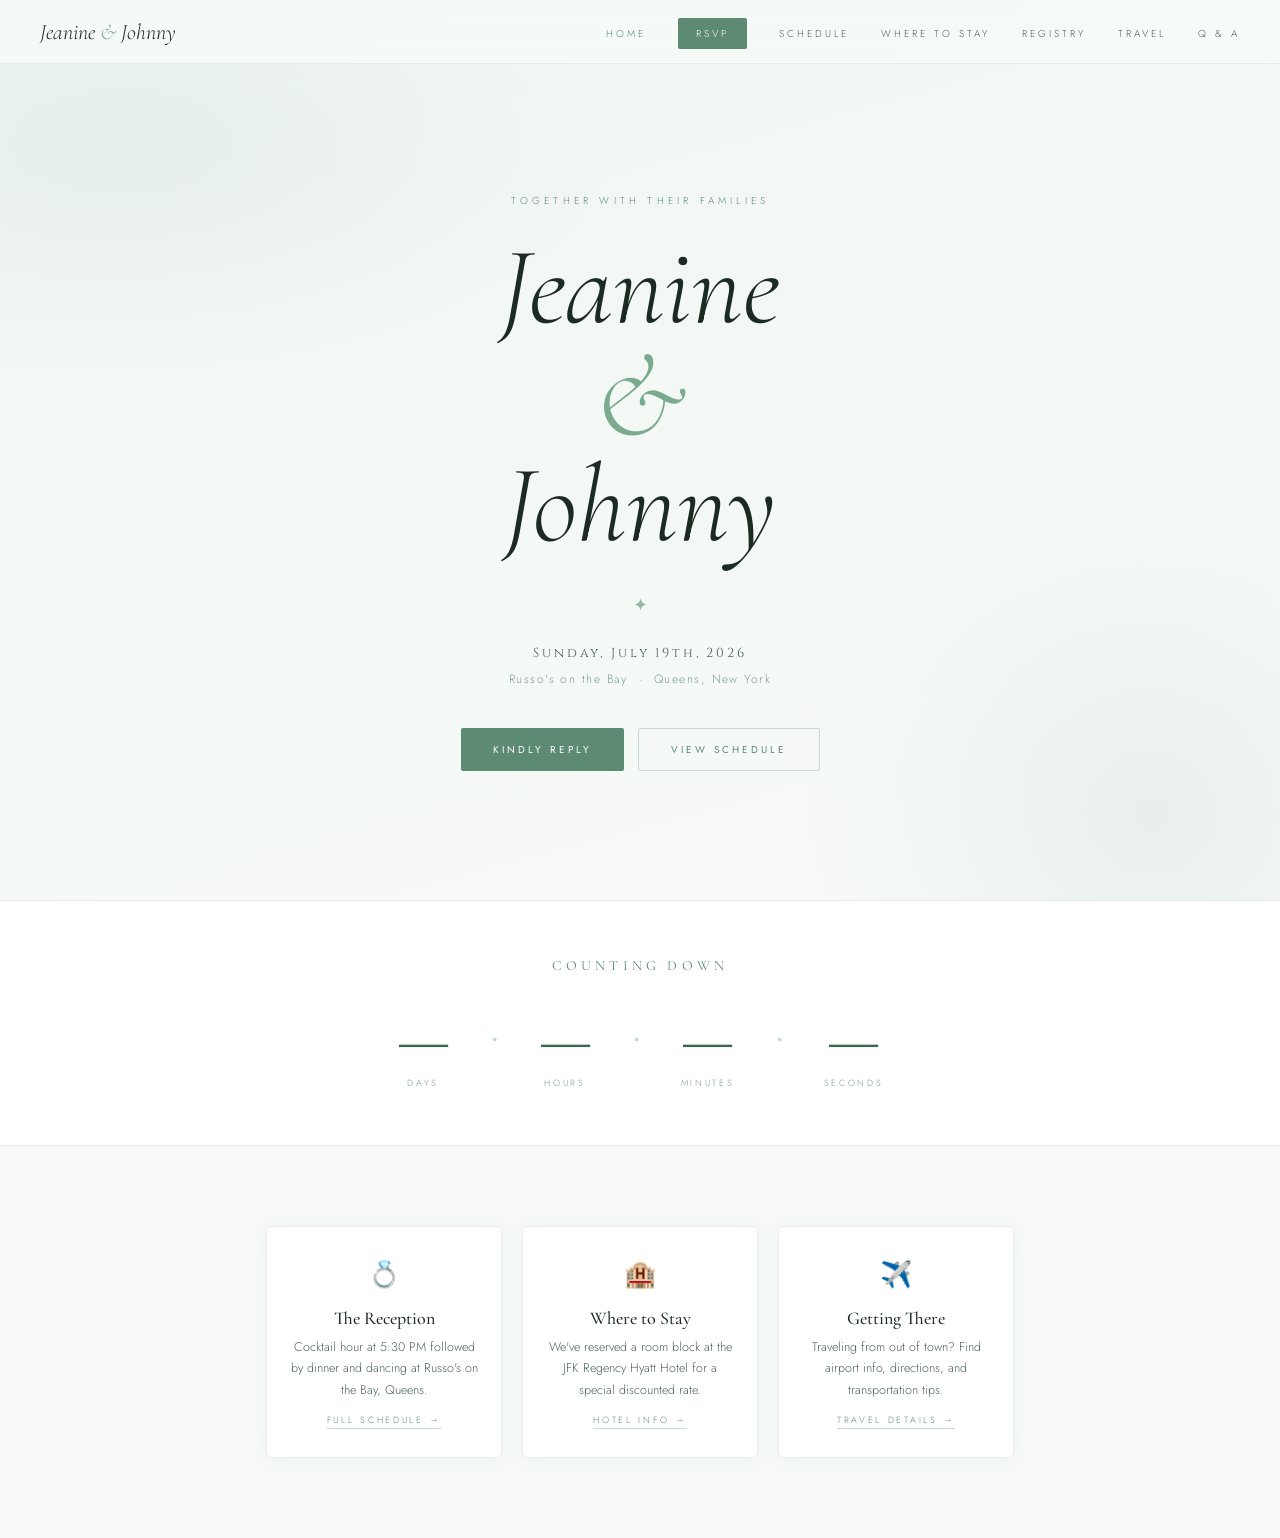
==== index.html @ 3ca24e1c "Rename wedding-website.html to index.html" ====
<!DOCTYPE html>
<html lang="en">
<head>
<meta charset="UTF-8">
<meta name="viewport" content="width=device-width, initial-scale=1.0">
<title>Jeanine & Johnny — July 19, 2026</title>
<link href="https://fonts.googleapis.com/css2?family=Cormorant+Garamond:ital,wght@0,300;0,400;0,500;1,300;1,400;1,500&family=Cinzel:wght@400;500&family=Jost:wght@300;400;500&display=swap" rel="stylesheet">
<style>

/* ═══════════════════════════════════════
   TOKENS & RESET
═══════════════════════════════════════ */
*, *::before, *::after { box-sizing: border-box; margin: 0; padding: 0; }
html { scroll-behavior: smooth; }

:root {
  --white:            #ffffff;
  --off-white:        #f7faf8;
  --eucalyptus:       #5c8a72;
  --eucalyptus-light: #7aab8f;
  --eucalyptus-pale:  #c4dbd0;
  --eucalyptus-mist:  #e4eeea;
  --eucalyptus-deep:  #3b6650;
  --willow:           #a3c4b0;
  --moss:             #8fb09a;
  --pewter:           #6e8c7c;
  --text-dark:        #1c2b22;
  --text-mid:         #4a6357;
  --text-light:       #7a9e8c;
  --nav-h:            64px;
}

body {
  background: var(--off-white);
  color: var(--text-dark);
  font-family: 'Jost', sans-serif;
  font-weight: 300;
  overflow-x: hidden;
}

/* ═══════════════════════════════════════
   NAV
═══════════════════════════════════════ */
.nav {
  position: fixed;
  top: 0; left: 0; right: 0;
  height: var(--nav-h);
  background: rgba(247,250,248,0.92);
  backdrop-filter: blur(12px);
  border-bottom: 1px solid var(--eucalyptus-mist);
  display: flex;
  align-items: center;
  justify-content: space-between;
  padding: 0 40px;
  z-index: 100;
}
.nav-logo {
  font-family: 'Cormorant Garamond', serif;
  font-style: italic;
  font-size: 22px;
  color: var(--text-dark);
  text-decoration: none;
  cursor: pointer;
}
.nav-logo span { color: var(--eucalyptus-light); }
.nav-links {
  display: flex;
  gap: 32px;
  list-style: none;
}
.nav-links a {
  font-size: 10px;
  letter-spacing: 0.3em;
  text-transform: uppercase;
  color: var(--text-mid);
  text-decoration: none;
  transition: color 0.2s;
  cursor: pointer;
}
.nav-links a:hover,
.nav-links a.active { color: var(--eucalyptus); }
.nav-rsvp-btn {
  font-size: 9px;
  letter-spacing: 0.3em;
  text-transform: uppercase;
  background: var(--eucalyptus);
  color: var(--white) !important;
  padding: 8px 18px;
  border-radius: 2px;
  transition: background 0.2s !important;
}
.nav-rsvp-btn:hover { background: var(--eucalyptus-deep) !important; color: var(--white) !important; }

/* Mobile nav toggle */
.nav-toggle {
  display: none;
  flex-direction: column;
  gap: 5px;
  cursor: pointer;
  background: none;
  border: none;
  padding: 4px;
}
.nav-toggle span {
  display: block;
  width: 22px;
  height: 1.5px;
  background: var(--text-dark);
  transition: all 0.3s;
}

/* ═══════════════════════════════════════
   PAGE SYSTEM
═══════════════════════════════════════ */
.page-section {
  display: none;
  min-height: 100vh;
  padding-top: var(--nav-h);
}
.page-section.active { display: block; }

/* shared inner */
.inner {
  max-width: 820px;
  margin: 0 auto;
  padding: 64px 36px 96px;
}
.inner-wide {
  max-width: 1000px;
  margin: 0 auto;
  padding: 64px 36px 96px;
}

/* shared section label */
.sec-label {
  font-size: 9px;
  font-weight: 400;
  letter-spacing: 0.44em;
  text-transform: uppercase;
  color: var(--eucalyptus);
  margin-bottom: 36px;
  display: flex;
  align-items: center;
  gap: 14px;
}
.sec-label::after {
  content: '';
  flex: 1;
  height: 1px;
  background: linear-gradient(to right, var(--eucalyptus-pale), transparent);
}

/* shared divider */
.ornament-divider {
  display: flex;
  align-items: center;
  gap: 14px;
  margin: 0 auto;
}
.ornament-divider::before { content:''; flex:1; height:1px; background: linear-gradient(to right, transparent, var(--eucalyptus-pale)); }
.ornament-divider::after  { content:''; flex:1; height:1px; background: linear-gradient(to left,  transparent, var(--eucalyptus-pale)); }
.ornament-divider .orn { font-family:'Cormorant Garamond',serif; font-size:18px; color:var(--eucalyptus-light); opacity:.8; }

/* shared card */
.card {
  background: var(--white);
  border: 1px solid var(--eucalyptus-mist);
  border-radius: 6px;
  padding: 28px 24px;
  position: relative;
  overflow: hidden;
  box-shadow: 0 2px 24px rgba(92,138,114,0.07);
}
.card::before {
  content:'';
  position:absolute;
  top:0; left:0; right:0;
  height:3px;
  background: linear-gradient(to right, var(--eucalyptus-pale), var(--eucalyptus), var(--eucalyptus-pale));
}
.card-icon { font-size:22px; margin-bottom:12px; display:block; }
.card-title {
  font-family:'Cormorant Garamond',serif;
  font-size:21px; font-weight:500;
  margin-bottom:10px;
  color:var(--text-dark);
}
.card-text { font-size:13px; line-height:1.78; color:var(--text-mid); }
.card-text strong { font-weight:400; color:var(--eucalyptus-deep); font-style:italic; }
.card-note { margin-top:10px; font-size:11.5px; font-style:italic; color:var(--text-light); }

/* btn */
.btn {
  display: inline-block;
  font-size: 10px;
  letter-spacing: 0.3em;
  text-transform: uppercase;
  background: var(--eucalyptus);
  color: var(--white);
  padding: 13px 32px;
  border-radius: 2px;
  border: none;
  cursor: pointer;
  text-decoration: none;
  transition: background 0.2s, transform 0.15s;
  font-family: 'Jost', sans-serif;
}
.btn:hover { background: var(--eucalyptus-deep); transform: translateY(-1px); }
.btn-outline {
  background: transparent;
  border: 1px solid var(--eucalyptus-pale);
  color: var(--eucalyptus);
}
.btn-outline:hover { background: var(--eucalyptus-mist); transform: translateY(-1px); }

/* animations */
@keyframes fadeUp {
  from { opacity:0; transform:translateY(20px); }
  to   { opacity:1; transform:translateY(0); }
}
.anim { animation: fadeUp 0.8s ease both; }
.anim-d1 { animation-delay:.1s; }
.anim-d2 { animation-delay:.22s; }
.anim-d3 { animation-delay:.34s; }
.anim-d4 { animation-delay:.46s; }
.anim-d5 { animation-delay:.58s; }

/* footer */
.page-footer {
  text-align:center;
  padding: 20px 0 0;
}
.footer-mark { display:flex; align-items:center; justify-content:center; gap:14px; margin-bottom:12px; }
.footer-line  { width:44px; height:1px; background:var(--eucalyptus-pale); }
.footer-initials { font-family:'Cormorant Garamond',serif; font-style:italic; font-size:24px; color:var(--eucalyptus-light); opacity:.75; }
.footer-text { font-size:10px; letter-spacing:.28em; text-transform:uppercase; color:var(--text-light); }


/* ═══════════════════════════════════════
   1. HOME
═══════════════════════════════════════ */
#home {
  background: linear-gradient(165deg, #f0f6f2 0%, var(--off-white) 60%);
}
.home-hero {
  min-height: calc(100vh - var(--nav-h));
  display: flex;
  flex-direction: column;
  align-items: center;
  justify-content: center;
  text-align: center;
  padding: 60px 36px;
  position: relative;
}
.home-hero::before {
  content:'';
  position:absolute;
  inset:0;
  background:
    radial-gradient(ellipse 70% 50% at 10% 10%, rgba(92,138,114,0.07) 0%, transparent 55%),
    radial-gradient(ellipse 50% 70% at 90% 90%, rgba(92,138,114,0.09) 0%, transparent 55%);
  pointer-events:none;
}
.home-eyebrow {
  font-size:10px; letter-spacing:.42em; text-transform:uppercase;
  color:var(--eucalyptus); margin-bottom:24px;
}
.home-names {
  font-family:'Cormorant Garamond',serif;
  font-size: clamp(60px, 13vw, 110px);
  font-weight:300; font-style:italic;
  line-height:1.0; color:var(--text-dark);
  margin-bottom:6px;
}
.home-amp {
  color:var(--eucalyptus-light);
  font-size:1.1em;
  display:block;
  line-height:.9;
}
.home-divider { max-width:260px; margin: 28px auto; }
.home-date {
  font-family:'Cinzel',serif;
  font-size:13px; letter-spacing:.22em;
  color:var(--text-mid); margin-bottom:8px;
}
.home-venue {
  font-size:12px; letter-spacing:.12em;
  color:var(--text-light); margin-bottom:40px;
}
.home-cta-row { display:flex; gap:14px; justify-content:center; flex-wrap:wrap; }

.home-details {
  display:grid;
  grid-template-columns: repeat(3,1fr);
  gap:20px;
  max-width:820px;
  margin:80px auto 0;
  padding:0 36px 80px;
}
.home-detail-card {
  background:var(--white);
  border:1px solid var(--eucalyptus-mist);
  border-radius:6px;
  padding:28px 22px;
  text-align:center;
  box-shadow:0 2px 20px rgba(92,138,114,0.06);
}
.home-detail-card .icon { font-size:26px; margin-bottom:14px; }
.home-detail-card h3 {
  font-family:'Cormorant Garamond',serif;
  font-size:18px; font-weight:500;
  color:var(--text-dark); margin-bottom:8px;
}
.home-detail-card p { font-size:12.5px; line-height:1.7; color:var(--text-mid); }
.home-detail-card .detail-link {
  display:inline-block; margin-top:12px;
  font-size:9px; letter-spacing:.3em;
  text-transform:uppercase; color:var(--eucalyptus);
  text-decoration:none; cursor:pointer;
  border-bottom:1px solid var(--eucalyptus-pale);
  padding-bottom:2px;
  transition:color .2s, border-color .2s;
}
.home-detail-card .detail-link:hover { color:var(--eucalyptus-deep); border-color:var(--eucalyptus); }

.home-countdown {
  text-align:center;
  padding:56px 36px;
  background:var(--white);
  border-top:1px solid var(--eucalyptus-mist);
  border-bottom:1px solid var(--eucalyptus-mist);
}
.home-countdown h2 {
  font-family:'Cormorant Garamond',serif;
  font-size:14px; font-weight:400;
  letter-spacing:.3em; text-transform:uppercase;
  color:var(--eucalyptus); margin-bottom:32px;
}
.countdown-row { display:flex; justify-content:center; gap:40px; flex-wrap:wrap; }
.countdown-unit { text-align:center; }
.countdown-num {
  font-family:'Cormorant Garamond',serif;
  font-size:clamp(42px,7vw,64px);
  font-weight:300; line-height:1;
  color:var(--eucalyptus-deep);
  display:block;
}
.countdown-lbl {
  font-size:9px; letter-spacing:.3em;
  text-transform:uppercase; color:var(--text-light);
  margin-top:6px; display:block;
}
.countdown-sep {
  font-family:'Cormorant Garamond',serif;
  font-size:48px; color:var(--eucalyptus-pale);
  line-height:1; align-self:flex-start; padding-top:4px;
}


/* ═══════════════════════════════════════
   2. RSVP
═══════════════════════════════════════ */
.rsvp-wrap {
  max-width:600px;
  margin:0 auto;
  padding:64px 36px 96px;
}
.rsvp-header { text-align:center; margin-bottom:52px; }
.rsvp-header h1 {
  font-family:'Cormorant Garamond',serif;
  font-size:clamp(42px,8vw,62px);
  font-weight:300; font-style:italic;
  color:var(--text-dark); margin-bottom:16px;
}
.rsvp-header p { font-size:13px; line-height:1.75; color:var(--text-mid); }
.rsvp-header .deadline {
  display:inline-block; margin-top:14px;
  font-family:'Cinzel',serif; font-size:11px;
  letter-spacing:.2em; color:var(--eucalyptus-deep);
  background:var(--eucalyptus-mist);
  padding:6px 16px; border-radius:2px;
}

.rsvp-form { display:flex; flex-direction:column; gap:22px; }

.form-group { display:flex; flex-direction:column; gap:7px; }
.form-group label {
  font-size:9px; letter-spacing:.35em;
  text-transform:uppercase; color:var(--eucalyptus);
}
.form-group input,
.form-group select,
.form-group textarea {
  width:100%;
  padding:13px 16px;
  border:1px solid var(--eucalyptus-pale);
  border-radius:4px;
  background:var(--white);
  font-family:'Jost',sans-serif;
  font-size:14px; font-weight:300;
  color:var(--text-dark);
  outline:none;
  transition:border-color .2s, box-shadow .2s;
  appearance:none;
}
.form-group input:focus,
.form-group select:focus,
.form-group textarea:focus {
  border-color:var(--eucalyptus-light);
  box-shadow:0 0 0 3px rgba(92,138,114,0.1);
}
.form-group textarea { resize:vertical; min-height:90px; }

.form-row { display:grid; grid-template-columns:1fr 1fr; gap:16px; }

.radio-group { display:flex; gap:14px; flex-wrap:wrap; }
.radio-option {
  display:flex; align-items:center; gap:9px;
  padding:11px 20px;
  border:1px solid var(--eucalyptus-pale);
  border-radius:4px;
  cursor:pointer;
  font-size:13px; color:var(--text-mid);
  transition:all .2s;
  user-select:none;
  background:var(--white);
}
.radio-option input[type=radio] { display:none; }
.radio-option.selected {
  border-color:var(--eucalyptus);
  background:var(--eucalyptus-mist);
  color:var(--eucalyptus-deep);
}
.radio-dot {
  width:10px; height:10px; border-radius:50%;
  border:1.5px solid var(--eucalyptus-pale);
  flex-shrink:0; transition:all .2s;
}
.radio-option.selected .radio-dot {
  background:var(--eucalyptus);
  border-color:var(--eucalyptus);
}

.guest-fields { display:none; flex-direction:column; gap:22px; }
.guest-fields.visible { display:flex; }

.rsvp-submit-row { text-align:center; padding-top:8px; }
.rsvp-submit-row .btn { width:100%; padding:16px; font-size:11px; letter-spacing:.35em; }

/* success state */
.rsvp-success {
  display:none;
  text-align:center;
  padding:60px 20px;
}
.rsvp-success.visible { display:block; }
.rsvp-success .success-icon { font-size:48px; margin-bottom:24px; }
.rsvp-success h2 {
  font-family:'Cormorant Garamond',serif;
  font-size:36px; font-style:italic; font-weight:300;
  color:var(--text-dark); margin-bottom:14px;
}
.rsvp-success p { font-size:14px; color:var(--text-mid); line-height:1.75; }

.form-hint { font-size:11px; color:var(--text-light); font-style:italic; }

/* ═══════════════════════════════════════
   3. SCHEDULE
═══════════════════════════════════════ */
.schedule-header { text-align:center; margin-bottom:64px; }
.schedule-header h1 {
  font-family:'Cormorant Garamond',serif;
  font-size:clamp(40px,7vw,60px);
  font-weight:300; font-style:italic;
  color:var(--text-dark); margin-bottom:14px;
}
.schedule-header p { font-size:13px; line-height:1.75; color:var(--text-mid); }

.timeline { position:relative; margin-bottom:64px; }
.timeline::before {
  content:'';
  position:absolute; left:116px; top:0; bottom:0;
  width:1px;
  background:linear-gradient(to bottom, transparent, var(--eucalyptus-pale) 8%, var(--eucalyptus-pale) 92%, transparent);
}
.tl-item {
  display:flex; align-items:flex-start;
  margin-bottom:44px;
  animation:fadeUp .8s ease both;
}
.tl-item:nth-child(1){animation-delay:.1s}
.tl-item:nth-child(2){animation-delay:.22s}
.tl-item:nth-child(3){animation-delay:.34s}

.tl-time { width:104px; padding-right:12px; text-align:right; flex-shrink:0; padding-top:3px; }
.tl-time .t-main {
  font-family:'Cormorant Garamond',serif;
  font-size:20px; color:var(--eucalyptus);
  display:block; line-height:1;
}
.tl-time .t-sub {
  font-size:9px; letter-spacing:.15em; text-transform:uppercase;
  color:var(--text-light); display:block; margin-top:3px;
}
.tl-dot {
  width:25px; flex-shrink:0;
  display:flex; justify-content:center;
  padding-top:7px; position:relative; z-index:1;
}
.dot {
  width:9px; height:9px; border-radius:50%;
  background:var(--white);
  border:1.5px solid var(--eucalyptus-light);
  box-shadow:0 0 0 3px rgba(92,138,114,0.12);
}
.tl-item.featured .dot {
  background:var(--eucalyptus); border-color:var(--eucalyptus);
  box-shadow:0 0 0 4px rgba(92,138,114,0.2);
}
.tl-content { flex:1; padding-left:22px; }
.tl-tag {
  display:inline-block; font-size:9px;
  letter-spacing:.3em; text-transform:uppercase;
  color:var(--white); background:var(--moss);
  padding:3px 11px; border-radius:20px; margin-bottom:9px;
}
.tl-title {
  font-family:'Cormorant Garamond',serif;
  font-size:25px; font-weight:500;
  line-height:1.2; margin-bottom:7px; color:var(--text-dark);
}
.tl-item.featured .tl-title { font-size:29px; color:var(--eucalyptus-deep); }
.tl-desc { font-size:13px; line-height:1.75; color:var(--text-mid); margin-bottom:10px; }
.tl-loc {
  display:inline-flex; align-items:flex-start;
  gap:6px; font-size:12px; color:var(--pewter); line-height:1.55;
}
.tl-loc svg { flex-shrink:0; margin-top:2px; }

.schedule-cards { display:grid; grid-template-columns:1fr 1fr; gap:20px; }

/* ═══════════════════════════════════════
   4. WHERE TO STAY
═══════════════════════════════════════ */
.stay-header { text-align:center; margin-bottom:56px; }
.stay-header h1 {
  font-family:'Cormorant Garamond',serif;
  font-size:clamp(40px,7vw,60px);
  font-weight:300; font-style:italic;
  color:var(--text-dark); margin-bottom:14px;
}
.stay-header p { font-size:13px; line-height:1.75; color:var(--text-mid); max-width:520px; margin:0 auto; }

.stay-featured {
  background:var(--white);
  border:1px solid var(--eucalyptus-mist);
  border-radius:8px;
  padding:36px 32px;
  position:relative; overflow:hidden;
  box-shadow:0 4px 32px rgba(92,138,114,0.09);
  margin-bottom:32px;
  display:grid;
  grid-template-columns:1fr auto;
  gap:24px;
  align-items:start;
}
.stay-featured::before {
  content:'';
  position:absolute; top:0; left:0; right:0; height:4px;
  background:linear-gradient(to right, var(--eucalyptus-pale), var(--eucalyptus), var(--eucalyptus-pale));
}
.stay-badge {
  display:inline-block; font-size:9px;
  letter-spacing:.35em; text-transform:uppercase;
  color:var(--white); background:var(--eucalyptus);
  padding:4px 12px; border-radius:20px; margin-bottom:12px;
}
.stay-featured h2 {
  font-family:'Cormorant Garamond',serif;
  font-size:28px; font-weight:500;
  color:var(--text-dark); margin-bottom:8px;
}
.stay-featured .stay-address {
  font-size:13px; color:var(--text-mid); line-height:1.65; margin-bottom:14px;
}
.stay-featured .stay-perks {
  list-style:none; display:flex; flex-direction:column; gap:7px; margin-bottom:20px;
}
.stay-featured .stay-perks li {
  font-size:13px; color:var(--text-mid);
  display:flex; align-items:center; gap:9px;
}
.stay-featured .stay-perks li::before {
  content:''; width:5px; height:5px; border-radius:50%;
  background:var(--eucalyptus-light); flex-shrink:0;
}
.stay-price-tag {
  text-align:right; padding-top:8px;
}
.stay-price-tag .label { font-size:9px; letter-spacing:.3em; text-transform:uppercase; color:var(--text-light); display:block; margin-bottom:4px; }
.stay-price-tag .price {
  font-family:'Cormorant Garamond',serif;
  font-size:14px; color:var(--eucalyptus-deep); font-style:italic;
}

.stay-alt-grid { display:grid; grid-template-columns:1fr 1fr; gap:18px; margin-bottom:32px; }
.stay-alt-card {
  background:var(--white);
  border:1px solid var(--eucalyptus-mist);
  border-radius:6px; padding:24px 22px;
  box-shadow:0 2px 16px rgba(92,138,114,0.06);
}
.stay-alt-card h3 {
  font-family:'Cormorant Garamond',serif;
  font-size:20px; font-weight:500;
  color:var(--text-dark); margin-bottom:6px;
}
.stay-alt-card .stay-dist {
  font-size:10px; letter-spacing:.2em; text-transform:uppercase;
  color:var(--eucalyptus); margin-bottom:10px; display:block;
}
.stay-alt-card p { font-size:12.5px; color:var(--text-mid); line-height:1.7; }

.stay-note {
  background:var(--eucalyptus-mist);
  border:1px solid var(--eucalyptus-pale);
  border-radius:6px; padding:20px 24px;
  font-size:13px; line-height:1.75; color:var(--text-mid);
  display:flex; gap:14px; align-items:flex-start;
}
.stay-note-icon { font-size:20px; flex-shrink:0; margin-top:1px; }


/* ═══════════════════════════════════════
   5. REGISTRY
═══════════════════════════════════════ */
.registry-header { text-align:center; margin-bottom:56px; }
.registry-header h1 {
  font-family:'Cormorant Garamond',serif;
  font-size:clamp(40px,7vw,60px);
  font-weight:300; font-style:italic;
  color:var(--text-dark); margin-bottom:14px;
}
.registry-header p { font-size:13px; line-height:1.75; color:var(--text-mid); max-width:520px; margin:0 auto; }

.registry-note {
  background:var(--eucalyptus-mist);
  border-left:3px solid var(--eucalyptus);
  border-radius:0 4px 4px 0;
  padding:18px 22px;
  font-size:13px; line-height:1.75; color:var(--text-mid);
  margin-bottom:36px;
  font-style:italic;
}

.registry-grid { display:grid; grid-template-columns:repeat(3,1fr); gap:20px; margin-bottom:40px; }
.registry-card {
  background:var(--white);
  border:1px solid var(--eucalyptus-mist);
  border-radius:6px; padding:32px 22px;
  text-align:center;
  box-shadow:0 2px 20px rgba(92,138,114,0.06);
  display:flex; flex-direction:column; align-items:center; gap:14px;
  transition:transform .2s, box-shadow .2s;
}
.registry-card:hover { transform:translateY(-3px); box-shadow:0 6px 32px rgba(92,138,114,0.12); }
.registry-card .reg-logo { font-size:32px; }
.registry-card h3 {
  font-family:'Cormorant Garamond',serif;
  font-size:20px; font-weight:500; color:var(--text-dark);
}
.registry-card p { font-size:12.5px; color:var(--text-mid); line-height:1.7; }
.registry-card .btn { margin-top:6px; font-size:9px; padding:10px 22px; }

.registry-cash {
  background:var(--white);
  border:1px solid var(--eucalyptus-mist);
  border-radius:6px; padding:32px;
  display:grid; grid-template-columns:1fr 1fr;
  gap:28px; align-items:center;
  box-shadow:0 2px 20px rgba(92,138,114,0.06);
}
.registry-cash h3 {
  font-family:'Cormorant Garamond',serif;
  font-size:24px; font-weight:500; color:var(--text-dark); margin-bottom:10px;
}
.registry-cash p { font-size:13px; color:var(--text-mid); line-height:1.75; }
.registry-cash-visual {
  display:flex; justify-content:center; align-items:center;
  font-size:56px; opacity:.6;
}


/* ═══════════════════════════════════════
   6. TRAVEL
═══════════════════════════════════════ */
.travel-header { text-align:center; margin-bottom:56px; }
.travel-header h1 {
  font-family:'Cormorant Garamond',serif;
  font-size:clamp(40px,7vw,60px);
  font-weight:300; font-style:italic;
  color:var(--text-dark); margin-bottom:14px;
}
.travel-header p { font-size:13px; line-height:1.75; color:var(--text-mid); max-width:520px; margin:0 auto; }

.travel-venues { display:grid; grid-template-columns:1fr 1fr; gap:20px; margin-bottom:36px; }
.venue-card {
  background:var(--white);
  border:1px solid var(--eucalyptus-mist);
  border-radius:6px; padding:28px 24px;
  box-shadow:0 2px 20px rgba(92,138,114,0.06);
  position:relative; overflow:hidden;
}
.venue-card::before {
  content:''; position:absolute; top:0; left:0; right:0; height:3px;
  background:linear-gradient(to right, var(--eucalyptus-pale), var(--eucalyptus), var(--eucalyptus-pale));
}
.venue-card .venue-type {
  font-size:9px; letter-spacing:.35em; text-transform:uppercase;
  color:var(--eucalyptus); margin-bottom:8px; display:block;
}
.venue-card h3 {
  font-family:'Cormorant Garamond',serif;
  font-size:21px; font-weight:500; color:var(--text-dark); margin-bottom:8px;
}
.venue-card address {
  font-style:normal; font-size:12.5px;
  color:var(--text-mid); line-height:1.7; margin-bottom:14px;
}

.travel-grid { display:grid; grid-template-columns:1fr 1fr; gap:20px; margin-bottom:36px; }
.travel-card {
  background:var(--white);
  border:1px solid var(--eucalyptus-mist);
  border-radius:6px; padding:26px 22px;
  box-shadow:0 2px 16px rgba(92,138,114,0.06);
}
.travel-card .t-icon { font-size:28px; margin-bottom:12px; display:block; }
.travel-card h3 {
  font-family:'Cormorant Garamond',serif;
  font-size:20px; font-weight:500; color:var(--text-dark); margin-bottom:10px;
}
.travel-card p { font-size:13px; color:var(--text-mid); line-height:1.75; }
.travel-card ul { padding-left:0; list-style:none; display:flex; flex-direction:column; gap:6px; margin-top:10px; }
.travel-card ul li {
  font-size:12.5px; color:var(--text-mid);
  padding-left:16px; position:relative;
}
.travel-card ul li::before {
  content:''; position:absolute; left:0; top:7px;
  width:5px; height:5px; border-radius:50%;
  background:var(--eucalyptus-light);
}

.travel-tip {
  background:var(--eucalyptus-mist);
  border:1px solid var(--eucalyptus-pale);
  border-radius:6px; padding:20px 24px;
  font-size:13px; line-height:1.75; color:var(--text-mid);
  display:flex; gap:14px; align-items:flex-start;
}


/* ═══════════════════════════════════════
   7. Q&A
═══════════════════════════════════════ */
.qa-header { text-align:center; margin-bottom:56px; }
.qa-header h1 {
  font-family:'Cormorant Garamond',serif;
  font-size:clamp(40px,7vw,60px);
  font-weight:300; font-style:italic;
  color:var(--text-dark); margin-bottom:14px;
}
.qa-header p { font-size:13px; line-height:1.75; color:var(--text-mid); max-width:520px; margin:0 auto; }

.qa-list { display:flex; flex-direction:column; gap:4px; margin-bottom:48px; }
.qa-item {
  background:var(--white);
  border:1px solid var(--eucalyptus-mist);
  border-radius:6px;
  overflow:hidden;
  box-shadow:0 1px 12px rgba(92,138,114,0.05);
}
.qa-q {
  width:100%; text-align:left;
  padding:20px 24px;
  background:none; border:none; cursor:pointer;
  display:flex; justify-content:space-between; align-items:center;
  gap:16px;
  font-family:'Cormorant Garamond',serif;
  font-size:20px; font-weight:500;
  color:var(--text-dark);
  transition:color .2s;
}
.qa-q:hover { color:var(--eucalyptus-deep); }
.qa-chevron {
  font-size:13px; color:var(--eucalyptus-light);
  transition:transform .3s; flex-shrink:0;
}
.qa-item.open .qa-chevron { transform:rotate(180deg); }
.qa-a {
  max-height:0; overflow:hidden;
  transition:max-height .35s ease, padding .35s ease;
  padding:0 24px;
  font-size:13.5px; line-height:1.8; color:var(--text-mid);
}
.qa-item.open .qa-a {
  max-height:300px;
  padding:0 24px 20px;
}

.qa-contact {
  background:var(--white);
  border:1px solid var(--eucalyptus-mist);
  border-radius:6px; padding:36px 32px;
  text-align:center;
  box-shadow:0 2px 20px rgba(92,138,114,0.06);
}
.qa-contact h3 {
  font-family:'Cormorant Garamond',serif;
  font-size:26px; font-weight:400; font-style:italic;
  color:var(--text-dark); margin-bottom:12px;
}
.qa-contact p { font-size:13px; color:var(--text-mid); line-height:1.75; margin-bottom:20px; }
.qa-contacts-row { display:flex; justify-content:center; gap:32px; flex-wrap:wrap; }
.qa-contact-person { text-align:center; }
.qa-contact-person .name {
  font-family:'Cormorant Garamond',serif;
  font-size:18px; font-style:italic;
  color:var(--text-dark); display:block; margin-bottom:4px;
}
.qa-contact-person .role { font-size:10px; letter-spacing:.25em; text-transform:uppercase; color:var(--eucalyptus); display:block; margin-bottom:6px; }
.qa-contact-person a { font-size:13px; color:var(--text-mid); text-decoration:none; }
.qa-contact-person a:hover { color:var(--eucalyptus); }


/* ═══════════════════════════════════════
   RESPONSIVE
═══════════════════════════════════════ */
@media (max-width: 700px) {
  .nav-links { display:none; flex-direction:column; position:fixed; top:var(--nav-h); left:0; right:0; background:var(--white); padding:24px 32px 32px; gap:18px; border-bottom:1px solid var(--eucalyptus-mist); box-shadow:0 8px 32px rgba(0,0,0,0.07); }
  .nav-links.open { display:flex; }
  .nav-toggle { display:flex; }
  .home-details { grid-template-columns:1fr; }
  .schedule-cards, .travel-venues, .travel-grid, .stay-alt-grid { grid-template-columns:1fr; }
  .registry-grid { grid-template-columns:1fr 1fr; }
  .registry-cash { grid-template-columns:1fr; }
  .stay-featured { grid-template-columns:1fr; }
  .form-row { grid-template-columns:1fr; }
  .timeline::before { left:80px; }
  .tl-time { width:68px; }
  .tl-time .t-main { font-size:16px; }
  .qa-contacts-row { flex-direction:column; align-items:center; gap:20px; }
}
@media (max-width:480px) {
  .registry-grid { grid-template-columns:1fr; }
  .inner, .rsvp-wrap { padding:40px 20px 72px; }
}

</style>
</head>
<body>

<!-- ═══ NAV ═══ -->
<nav class="nav">
  <a class="nav-logo" onclick="showPage('home')">Jeanine <span>&</span> Johnny</a>
  <ul class="nav-links" id="navLinks">
    <li><a onclick="showPage('home')" class="active" id="nav-home">Home</a></li>
    <li><a onclick="showPage('rsvp')" id="nav-rsvp" class="nav-rsvp-btn">RSVP</a></li>
    <li><a onclick="showPage('schedule')" id="nav-schedule">Schedule</a></li>
    <li><a onclick="showPage('stay')" id="nav-stay">Where to Stay</a></li>
    <li><a onclick="showPage('registry')" id="nav-registry">Registry</a></li>
    <li><a onclick="showPage('travel')" id="nav-travel">Travel</a></li>
    <li><a onclick="showPage('qa')" id="nav-qa">Q &amp; A</a></li>
  </ul>
  <button class="nav-toggle" id="navToggle" onclick="toggleNav()" aria-label="Menu">
    <span></span><span></span><span></span>
  </button>
</nav>


<!-- ═══════════════════════════════════════
     1. HOME
═══════════════════════════════════════ -->
<section class="page-section active" id="home">

  <div class="home-hero">
    <p class="home-eyebrow anim">Together with their families</p>
    <div class="home-names anim anim-d1">
      Jeanine<span class="home-amp">&</span>Johnny
    </div>
    <div class="ornament-divider home-divider anim anim-d2"><span class="orn">✦</span></div>
    <p class="home-date anim anim-d2">Sunday, July 19th, 2026</p>
    <p class="home-venue anim anim-d3">Russo's on the Bay &nbsp;·&nbsp; Queens, New York</p>
    <div class="home-cta-row anim anim-d4">
      <button class="btn" onclick="showPage('rsvp')">Kindly Reply</button>
      <button class="btn btn-outline" onclick="showPage('schedule')">View Schedule</button>
    </div>
  </div>

  <div class="home-countdown">
    <h2>Counting Down</h2>
    <div class="countdown-row">
      <div class="countdown-unit">
        <span class="countdown-num" id="cd-days">—</span>
        <span class="countdown-lbl">Days</span>
      </div>
      <span class="countdown-sep">·</span>
      <div class="countdown-unit">
        <span class="countdown-num" id="cd-hours">—</span>
        <span class="countdown-lbl">Hours</span>
      </div>
      <span class="countdown-sep">·</span>
      <div class="countdown-unit">
        <span class="countdown-num" id="cd-mins">—</span>
        <span class="countdown-lbl">Minutes</span>
      </div>
      <span class="countdown-sep">·</span>
      <div class="countdown-unit">
        <span class="countdown-num" id="cd-secs">—</span>
        <span class="countdown-lbl">Seconds</span>
      </div>
    </div>
  </div>

  <div class="home-details">
    <div class="home-detail-card anim anim-d1">
      <div class="icon">💍</div>
      <h3>The Reception</h3>
      <p>Cocktail hour at 5:30 PM followed by dinner and dancing at Russo's on the Bay, Queens.</p>
      <a class="detail-link" onclick="showPage('schedule')">Full Schedule →</a>
    </div>
    <div class="home-detail-card anim anim-d2">
      <div class="icon">🏨</div>
      <h3>Where to Stay</h3>
      <p>We've reserved a room block at the JFK Regency Hyatt Hotel for a special discounted rate.</p>
      <a class="detail-link" onclick="showPage('stay')">Hotel Info →</a>
    </div>
    <div class="home-detail-card anim anim-d3">
      <div class="icon">✈️</div>
      <h3>Getting There</h3>
      <p>Traveling from out of town? Find airport info, directions, and transportation tips.</p>
      <a class="detail-link" onclick="showPage('travel')">Travel Details →</a>
    </div>
  </div>

</section>


<!-- ═══════════════════════════════════════
     2. RSVP
═══════════════════════════════════════ -->
<section class="page-section" id="rsvp">
<div class="rsvp-wrap">

  <div class="rsvp-header anim">
    <h1>Kindly Reply</h1>
    <p>We would be honored to have you celebrate with us. Please fill out the form below for each member of your party.</p>
    <span class="deadline">Kindly reply by June 1st, 2026</span>
  </div>

  <div id="rsvpFormWrap">
  <form class="rsvp-form" onsubmit="submitRSVP(event)">

    <div class="form-row">
      <div class="form-group anim anim-d1">
        <label>First Name</label>
        <input type="text" id="firstName" placeholder="First name" required>
      </div>
      <div class="form-group anim anim-d1">
        <label>Last Name</label>
        <input type="text" id="lastName" placeholder="Last name" required>
      </div>
    </div>

    <div class="form-group anim anim-d2">
      <label>Email Address</label>
      <input type="email" id="email" placeholder="your@email.com" required>
    </div>

    <div class="form-group anim anim-d2">
      <label>Will you be attending?</label>
      <div class="radio-group">
        <label class="radio-option" id="opt-yes" onclick="selectAttending('yes')">
          <input type="radio" name="attending" value="yes">
          <span class="radio-dot"></span>
          Joyfully Accepts
        </label>
        <label class="radio-option" id="opt-no" onclick="selectAttending('no')">
          <input type="radio" name="attending" value="no">
          <span class="radio-dot"></span>
          Regretfully Declines
        </label>
      </div>
    </div>

    <div class="guest-fields" id="guestFields">

      <div class="form-group anim">
        <label>Number of Guests (including yourself)</label>
        <select id="guestCount" onchange="updateMealFields()">
          <option value="1">1 Guest</option>
          <option value="2">2 Guests</option>
          <option value="3">3 Guests</option>
          <option value="4">4 Guests</option>
        </select>
      </div>

      <div id="mealSelections"></div>

      <div class="form-group anim">
        <label>Dietary Restrictions or Allergies</label>
        <textarea id="dietary" placeholder="Please let us know of any dietary needs…"></textarea>
      </div>

      <div class="form-group anim">
        <label>Song Request 🎵</label>
        <input type="text" id="song" placeholder="What song will get you on the dance floor?">
        <span class="form-hint">Help us build the perfect playlist!</span>
      </div>

    </div>

    <div class="form-group anim anim-d4">
      <label>A Note for the Couple <span style="opacity:.5">(optional)</span></label>
      <textarea id="note" placeholder="Share a wish, memory, or kind words…"></textarea>
    </div>

    <div class="rsvp-submit-row anim anim-d5">
      <button type="submit" class="btn" id="submitBtn">Send My RSVP</button>
    </div>

  </form>
  </div>

  <div class="rsvp-success" id="rsvpSuccess">
    <div class="success-icon">🌿</div>
    <h2>Thank you, <span id="successName"></span>!</h2>
    <p id="successMsg"></p>
    <br><br>
    <button class="btn btn-outline" onclick="resetRSVP()">Submit Another RSVP</button>
  </div>

</div>
</section>


<!-- ═══════════════════════════════════════
     3. SCHEDULE
═══════════════════════════════════════ -->
<section class="page-section" id="schedule">
<div class="inner">

  <div class="schedule-header anim">
    <h1>Day-of Schedule</h1>
    <p>Sunday, July 19th, 2026 &nbsp;·&nbsp; Queens, New York</p>
  </div>

  <p class="sec-label">The Celebration</p>

  <div class="timeline">

    <div class="tl-item featured">
      <div class="tl-time">
        <span class="t-main">5:30</span>
        <span class="t-sub">evening</span>
      </div>
      <div class="tl-dot"><div class="dot"></div></div>
      <div class="tl-content">
        <span class="tl-tag">Reception Begins</span>
        <div class="tl-title">Cocktail Hour</div>
        <p class="tl-desc">Join us for welcome cocktails, passed hors d'oeuvres, and the start of the celebration.</p>
        <span class="tl-loc">
          <svg width="11" height="14" viewBox="0 0 11 14" fill="none"><path d="M5.5 0C3.01 0 1 2.01 1 4.5c0 3.38 4.5 9 4.5 9s4.5-5.62 4.5-9C10 2.01 7.99 0 5.5 0zm0 6.25a1.75 1.75 0 110-3.5 1.75 1.75 0 010 3.5z" fill="currentColor"/></svg>
          Russo's on the Bay &nbsp;·&nbsp; 162-45 Cross Bay Blvd, Queens, NY 11414
        </span>
      </div>
    </div>

    <div class="tl-item">
      <div class="tl-time">
        <span class="t-main">To follow</span>
        <span class="t-sub">&nbsp;</span>
      </div>
      <div class="tl-dot"><div class="dot"></div></div>
      <div class="tl-content">
        <span class="tl-tag" style="background:var(--willow);color:var(--text-dark)">Dinner</span>
        <div class="tl-title">Dinner</div>
        <p class="tl-desc">A seated dinner celebrating Jeanine and Johnny with the people they love most.</p>
        <span class="tl-loc">
          <svg width="11" height="14" viewBox="0 0 11 14" fill="none"><path d="M5.5 0C3.01 0 1 2.01 1 4.5c0 3.38 4.5 9 4.5 9s4.5-5.62 4.5-9C10 2.01 7.99 0 5.5 0zm0 6.25a1.75 1.75 0 110-3.5 1.75 1.75 0 010 3.5z" fill="currentColor"/></svg>
          Russo's on the Bay &nbsp;·&nbsp; 162-45 Cross Bay Blvd, Queens, NY 11414
        </span>
      </div>
    </div>

    <div class="tl-item">
      <div class="tl-time">
        <span class="t-main">All night</span>
        <span class="t-sub">&nbsp;</span>
      </div>
      <div class="tl-dot"><div class="dot"></div></div>
      <div class="tl-content">
        <span class="tl-tag" style="background:var(--eucalyptus-pale);color:var(--text-dark)">Dancing</span>
        <div class="tl-title">Dancing</div>
        <p class="tl-desc">Hit the dance floor and celebrate the night away. We can't wait to party with you!</p>
        <span class="tl-loc">
          <svg width="11" height="14" viewBox="0 0 11 14" fill="none"><path d="M5.5 0C3.01 0 1 2.01 1 4.5c0 3.38 4.5 9 4.5 9s4.5-5.62 4.5-9C10 2.01 7.99 0 5.5 0zm0 6.25a1.75 1.75 0 110-3.5 1.75 1.75 0 010 3.5z" fill="currentColor"/></svg>
          Russo's on the Bay &nbsp;·&nbsp; 162-45 Cross Bay Blvd, Queens, NY 11414
        </span>
      </div>
    </div>

  </div>

  <p class="sec-label">Good to Know</p>
  <div class="schedule-cards">
    <div class="card">
      <span class="card-icon">🔞</span>
      <div class="card-title">Adults Only</div>
      <p class="card-text">Kindly note this will be an adults-only reception. We appreciate your understanding and hope you can still join us!</p>
    </div>
    <div class="card">
      <span class="card-icon">📅</span>
      <div class="card-title">RSVP Deadline</div>
      <p class="card-text">Please reply by <strong>June 1st, 2026</strong> so we can make sure everything is perfect for the big day.</p>
      <br>
      <button class="btn" onclick="showPage('rsvp')" style="font-size:9px;padding:10px 22px;">RSVP Now</button>
    </div>
  </div>

  <div style="margin-top:48px;">
    <div class="page-footer">
      <div class="footer-mark"><div class="footer-line"></div><span class="footer-initials">J & J</span><div class="footer-line"></div></div>
      <p class="footer-text">July 19, 2026 &nbsp;·&nbsp; Queens, New York</p>
    </div>
  </div>

</div>
</section>


<!-- ═══════════════════════════════════════
     4. WHERE TO STAY
═══════════════════════════════════════ -->
<section class="page-section" id="stay">
<div class="inner">

  <div class="stay-header anim">
    <h1>Where to Stay</h1>
    <p>We want to make sure our out-of-town guests are comfortable and close to the action.</p>
  </div>

  <p class="sec-label">Our Room Block</p>

  <div class="stay-featured anim anim-d1">
    <div>
      <span class="stay-badge">Official Hotel Block</span>
      <h2>JFK Regency Hyatt Hotel</h2>
      <p class="stay-address">110-00 Rockaway Blvd<br>Jamaica, New York 11420</p>
      <ul class="stay-perks">
        <li>Special discounted rate exclusively for our guests</li>
        <li>Close proximity to the reception venue</li>
        <li>Easy access from JFK Airport</li>
        <li>Complimentary shuttle service available</li>
      </ul>
      <button class="btn" onclick="alert('Please scan the QR code on your invitation to access the custom booking link!')">Book Your Room</button>
      <p class="card-note" style="margin-top:12px;">Scan the QR code on your invitation for our custom booking link and discounted rate.</p>
    </div>
    <div class="stay-price-tag">
      <span class="label">Group Rate</span>
      <span class="price">Available for<br>wedding guests</span>
    </div>
  </div>

  <p class="sec-label">Other Nearby Options</p>

  <div class="stay-alt-grid anim anim-d2">
    <div class="stay-alt-card">
      <h3>Hilton Garden Inn JFK</h3>
      <span class="stay-dist">~5 min from venue</span>
      <p>Comfortable rooms with shuttle service to JFK Airport. A solid choice for guests flying in.</p>
    </div>
    <div class="stay-alt-card">
      <h3>Hampton Inn Queens</h3>
      <span class="stay-dist">~10 min from venue</span>
      <p>Affordable and reliable, with easy access to public transit and the Cross Bay corridor.</p>
    </div>
    <div class="stay-alt-card">
      <h3>TWA Hotel at JFK</h3>
      <span class="stay-dist">~10 min from venue</span>
      <p>A stunning mid-century landmark right inside JFK Airport — unforgettable for the design lovers in your group.</p>
    </div>
    <div class="stay-alt-card">
      <h3>Airbnb in Howard Beach</h3>
      <span class="stay-dist">~5 min from venue</span>
      <p>Search for rentals in Howard Beach or Broad Channel for a more local and flexible option.</p>
    </div>
  </div>

  <div class="stay-note anim anim-d3">
    <span class="stay-note-icon">💡</span>
    <p>We recommend booking early — July weekends fill up fast in New York. If you have questions about accommodations, don't hesitate to reach out!</p>
  </div>

</div>
</section>


<!-- ═══════════════════════════════════════
     5. REGISTRY
═══════════════════════════════════════ -->
<section class="page-section" id="registry">
<div class="inner">

  <div class="registry-header anim">
    <h1>Registry</h1>
    <p>Your presence at our wedding is the greatest gift of all. For those who wish to give, we've created a few options below.</p>
  </div>

  <div class="registry-note anim anim-d1">
    "The most important thing to us is celebrating with you. Please don't feel obligated — your company means everything."
  </div>

  <p class="sec-label">Our Registries</p>

  <div class="registry-grid anim anim-d2">
    <div class="registry-card">
      <span class="reg-logo">🏠</span>
      <h3>Crate & Barrel</h3>
      <p>Kitchen, dining, and home essentials to start our life together.</p>
      <a class="btn" href="#" onclick="alert('Registry link coming soon!')">View Registry</a>
    </div>
    <div class="registry-card">
      <span class="reg-logo">💎</span>
      <h3>Williams Sonoma</h3>
      <p>Cookware, appliances, and everything we need for our home kitchen.</p>
      <a class="btn" href="#" onclick="alert('Registry link coming soon!')">View Registry</a>
    </div>
    <div class="registry-card">
      <span class="reg-logo">🎁</span>
      <h3>Amazon</h3>
      <p>A mix of everyday essentials and special items for our new home.</p>
      <a class="btn" href="#" onclick="alert('Registry link coming soon!')">View Registry</a>
    </div>
  </div>

  <p class="sec-label">Honeymoon Fund</p>

  <div class="registry-cash anim anim-d3">
    <div>
      <h3>Contribute to Our Honeymoon</h3>
      <p>We're dreaming of a special trip to celebrate our marriage. If you'd like to contribute to our honeymoon fund, we would be so grateful. Every contribution, big or small, helps make our dream trip a reality.</p>
      <br>
      <button class="btn" onclick="alert('Honeymoon fund link coming soon!')">Contribute</button>
    </div>
    <div class="registry-cash-visual">🌍</div>
  </div>

</div>
</section>


<!-- ═══════════════════════════════════════
     6. TRAVEL
═══════════════════════════════════════ -->
<section class="page-section" id="travel">
<div class="inner">

  <div class="travel-header anim">
    <h1>Getting There</h1>
    <p>Everything you need to find your way to Queens, New York for our big day.</p>
  </div>

  <p class="sec-label">Our Venues</p>

  <div class="travel-venues anim anim-d1">
    <div class="venue-card">
      <span class="venue-type">Reception</span>
      <h3>Russo's on the Bay</h3>
      <address>162-45 Cross Bay Boulevard<br>Howard Beach, Queens, NY 11414</address>
      <a class="btn btn-outline" style="font-size:9px;padding:10px 22px;" href="https://maps.google.com/?q=Russo's+on+the+Bay+Queens+NY" target="_blank">Get Directions</a>
    </div>
    <div class="venue-card">
      <span class="venue-type">Hotel Block</span>
      <h3>JFK Regency Hyatt</h3>
      <address>110-00 Rockaway Boulevard<br>Jamaica, New York 11420</address>
      <a class="btn btn-outline" style="font-size:9px;padding:10px 22px;" href="https://maps.google.com/?q=Hyatt+Regency+JFK+Jamaica+NY" target="_blank">Get Directions</a>
    </div>
  </div>

  <p class="sec-label">How to Get Here</p>

  <div class="travel-grid anim anim-d2">
    <div class="travel-card">
      <span class="t-icon">✈️</span>
      <h3>By Air</h3>
      <p>The closest airports are:</p>
      <ul>
        <li><strong>JFK</strong> — 10 min from venue, ideal</li>
        <li><strong>LGA (LaGuardia)</strong> — ~30 min by car</li>
        <li><strong>EWR (Newark)</strong> — ~45 min by car</li>
      </ul>
    </div>
    <div class="travel-card">
      <span class="t-icon">🚗</span>
      <h3>By Car</h3>
      <p>Russo's on the Bay is easily accessible via the Belt Parkway (Exit 17 – Cross Bay Blvd). Ample parking is available at the venue.</p>
    </div>
    <div class="travel-card">
      <span class="t-icon">🚇</span>
      <h3>By Subway/AirTrain</h3>
      <p>Take the A train to Howard Beach–JFK Airport station. From there, it's a short cab or rideshare to the venue. The AirTrain also connects JFK to the subway.</p>
    </div>
    <div class="travel-card">
      <span class="t-icon">🚖</span>
      <h3>Rideshare</h3>
      <p>Uber and Lyft are widely available throughout Queens and from all major airports. We recommend pre-booking for Saturday night reliability.</p>
    </div>
  </div>

  <div class="travel-tip anim anim-d3">
    <span style="font-size:20px;flex-shrink:0">🗽</span>
    <p>If you're visiting New York for the first time, consider arriving a day or two early to explore the city! Let us know if you'd like any local recommendations — we'd love to help you make the most of your trip.</p>
  </div>

</div>
</section>


<!-- ═══════════════════════════════════════
     7. Q&A
═══════════════════════════════════════ -->
<section class="page-section" id="qa">
<div class="inner">

  <div class="qa-header anim">
    <h1>Questions &amp; Answers</h1>
    <p>Everything you need to know before the big day. Still have questions? Reach out — we're happy to help!</p>
  </div>

  <p class="sec-label">Frequently Asked</p>

  <div class="qa-list anim anim-d1">

    <div class="qa-item">
      <button class="qa-q" onclick="toggleQA(this)">
        What is the dress code?
        <span class="qa-chevron">▾</span>
      </button>
      <div class="qa-a">Cocktail attire. Think elegant and celebratory — suits, dresses, or dressy separates are all perfect. We encourage you to dress up and celebrate with us!</div>
    </div>

    <div class="qa-item">
      <button class="qa-q" onclick="toggleQA(this)">
        Is this an adults-only event?
        <span class="qa-chevron">▾</span>
      </button>
      <div class="qa-a">Yes, this will be an adults-only reception. While we love your little ones, we ask that guests make childcare arrangements for the evening so everyone can fully enjoy the celebration.</div>
    </div>

    <div class="qa-item">
      <button class="qa-q" onclick="toggleQA(this)">
        Can I bring a plus-one?
        <span class="qa-chevron">▾</span>
      </button>
      <div class="qa-a">Due to venue capacity, we are only able to accommodate guests who are listed on the invitation. If you have questions about your invitation, please reach out to us directly.</div>
    </div>

    <div class="qa-item">
      <button class="qa-q" onclick="toggleQA(this)">
        What time should I arrive?
        <span class="qa-chevron">▾</span>
      </button>
      <div class="qa-a">Cocktail hour begins at 5:30 PM. We suggest arriving a few minutes early to park and get settled before the fun begins!</div>
    </div>

    <div class="qa-item">
      <button class="qa-q" onclick="toggleQA(this)">
        Is there parking at the venue?
        <span class="qa-chevron">▾</span>
      </button>
      <div class="qa-a">Yes! Russo's on the Bay has ample parking on-site. Valet parking may also be available — we'll update this page with details closer to the date.</div>
    </div>

    <div class="qa-item">
      <button class="qa-q" onclick="toggleQA(this)">
        Can I take photos during the reception?
        <span class="qa-chevron">▾</span>
      </button>
      <div class="qa-a">Absolutely! We would love for you to capture memories and share them with us. We'll be setting up a way for guests to share photos after the wedding — stay tuned for details.</div>
    </div>

    <div class="qa-item">
      <button class="qa-q" onclick="toggleQA(this)">
        Will there be a shuttle between the hotel and venue?
        <span class="qa-chevron">▾</span>
      </button>
      <div class="qa-a">We're looking into shuttle arrangements between the Hyatt and Russo's on the Bay. We'll update this page as soon as details are confirmed. In the meantime, Uber and Lyft are very reliable in the area.</div>
    </div>

    <div class="qa-item">
      <button class="qa-q" onclick="toggleQA(this)">
        What if I have dietary restrictions?
        <span class="qa-chevron">▾</span>
      </button>
      <div class="qa-a">Please note any dietary restrictions or allergies in your RSVP form and we will do our best to accommodate you. Don't hesitate to reach out if you have specific concerns.</div>
    </div>

  </div>

  <div class="qa-contact anim anim-d2">
    <h3>Still have questions?</h3>
    <p>Don't hesitate to reach out — we're happy to help with anything you need.</p>
    <div class="qa-contacts-row">
      <div class="qa-contact-person">
        <span class="name">Jeanine</span>
        <span class="role">Bride</span>
        <a href="mailto:jeanine@email.com">jeanine@email.com</a>
      </div>
      <div class="qa-contact-person">
        <span class="name">Johnny</span>
        <span class="role">Groom</span>
        <a href="mailto:johnny@email.com">johnny@email.com</a>
      </div>
    </div>
  </div>

</div>
</section>


<!-- ═══════════════════════════════════════
     JAVASCRIPT
═══════════════════════════════════════ */
<script>

// ── Page navigation ──
function showPage(id) {
  document.querySelectorAll('.page-section').forEach(s => s.classList.remove('active'));
  document.getElementById(id).classList.add('active');
  document.querySelectorAll('.nav-links a').forEach(a => a.classList.remove('active'));
  const navEl = document.getElementById('nav-' + id);
  if (navEl) navEl.classList.add('active');
  window.scrollTo({ top: 0, behavior: 'smooth' });
  // close mobile nav
  document.getElementById('navLinks').classList.remove('open');
}

function toggleNav() {
  document.getElementById('navLinks').classList.toggle('open');
}

// ── Countdown ──
function updateCountdown() {
  const wedding = new Date('2026-07-19T17:30:00');
  const now = new Date();
  const diff = wedding - now;
  if (diff <= 0) {
    ['days','hours','mins','secs'].forEach(u => document.getElementById('cd-'+u).textContent = '0');
    return;
  }
  const days  = Math.floor(diff / 86400000);
  const hours = Math.floor((diff % 86400000) / 3600000);
  const mins  = Math.floor((diff % 3600000) / 60000);
  const secs  = Math.floor((diff % 60000) / 1000);
  document.getElementById('cd-days').textContent  = days;
  document.getElementById('cd-hours').textContent = hours;
  document.getElementById('cd-mins').textContent  = mins;
  document.getElementById('cd-secs').textContent  = secs;
}
updateCountdown();
setInterval(updateCountdown, 1000);

// ── RSVP: attending toggle ──
let attendingChoice = null;
function selectAttending(val) {
  attendingChoice = val;
  document.getElementById('opt-yes').classList.toggle('selected', val === 'yes');
  document.getElementById('opt-no').classList.toggle('selected',  val === 'no');
  const gf = document.getElementById('guestFields');
  if (val === 'yes') { gf.classList.add('visible'); updateMealFields(); }
  else { gf.classList.remove('visible'); }
}

// ── RSVP: dynamic meal selections ──
const mealOptions = ['Chicken', 'Fish', 'Vegetarian'];
function updateMealFields() {
  const count = parseInt(document.getElementById('guestCount').value) || 1;
  const wrap = document.getElementById('mealSelections');
  wrap.innerHTML = '';
  for (let i = 0; i < count; i++) {
    const label = i === 0 ? 'Your Meal Preference' : `Guest ${i + 1} Meal Preference`;
    const nameLabel = i === 0 ? '' : `<div class="form-group" style="margin-bottom:6px"><label>Guest ${i+1} Name</label><input type="text" placeholder="Guest name" class="guest-name-field"></div>`;
    wrap.innerHTML += `
      ${nameLabel}
      <div class="form-group" style="margin-bottom:16px">
        <label>${label}</label>
        <select class="meal-select">
          ${mealOptions.map(o => `<option value="${o}">${o}</option>`).join('')}
        </select>
      </div>`;
  }
}

// ── RSVP: submit ──
function submitRSVP(e) {
  e.preventDefault();
  if (!attendingChoice) { alert('Please select whether you will be attending.'); return; }

  const btn = document.getElementById('submitBtn');
  btn.textContent = 'Sending…';
  btn.disabled = true;

  const firstName = document.getElementById('firstName').value.trim();
  const lastName  = document.getElementById('lastName').value.trim();
  const email     = document.getElementById('email').value.trim();
  const note      = document.getElementById('note').value.trim();
  const song      = attendingChoice === 'yes' ? document.getElementById('song').value.trim() : '';
  const dietary   = attendingChoice === 'yes' ? document.getElementById('dietary').value.trim() : '';
  const guestCount = attendingChoice === 'yes' ? parseInt(document.getElementById('guestCount').value) : 0;

  // Collect meals
  const meals = [];
  document.querySelectorAll('.meal-select').forEach(s => meals.push(s.value));
  const guestNames = [];
  document.querySelectorAll('.guest-name-field').forEach(f => guestNames.push(f.value.trim()));

  // Save to storage
  try {
    const rsvpData = {
      id: Date.now(),
      firstName, lastName, email,
      attending: attendingChoice,
      guestCount, meals, guestNames,
      dietary, song, note,
      submittedAt: new Date().toISOString()
    };
    // Store in sessionStorage as fallback (Joy websites can't use persistent API storage)
    const existing = JSON.parse(sessionStorage.getItem('rsvps') || '[]');
    existing.push(rsvpData);
    sessionStorage.setItem('rsvps', JSON.stringify(existing));
  } catch(err) { console.log('Storage note:', err); }

  // Show success after brief delay
  setTimeout(() => {
    document.getElementById('rsvpFormWrap').style.display = 'none';
    const success = document.getElementById('rsvpSuccess');
    success.classList.add('visible');
    document.getElementById('successName').textContent = firstName;
    if (attendingChoice === 'yes') {
      document.getElementById('successMsg').textContent =
        `We're so excited to celebrate with you${guestCount > 1 ? ' and your guests' : ''}! We'll be in touch as the date gets closer. We can't wait to see you on July 19th! 🌿`;
    } else {
      document.getElementById('successMsg').textContent =
        `We're so sorry you won't be able to make it, but we truly appreciate you letting us know. We'll be thinking of you and hope to celebrate together another time!`;
    }
    btn.textContent = 'Send My RSVP';
    btn.disabled = false;
  }, 800);
}

function resetRSVP() {
  document.getElementById('rsvpFormWrap').style.display = '';
  document.getElementById('rsvpSuccess').classList.remove('visible');
  document.querySelector('.rsvp-form').reset();
  attendingChoice = null;
  document.getElementById('opt-yes').classList.remove('selected');
  document.getElementById('opt-no').classList.remove('selected');
  document.getElementById('guestFields').classList.remove('visible');
  document.getElementById('mealSelections').innerHTML = '';
}

// ── Q&A accordion ──
function toggleQA(btn) {
  const item = btn.closest('.qa-item');
  const wasOpen = item.classList.contains('open');
  document.querySelectorAll('.qa-item').forEach(i => i.classList.remove('open'));
  if (!wasOpen) item.classList.add('open');
}

</script>
</body>
</html>
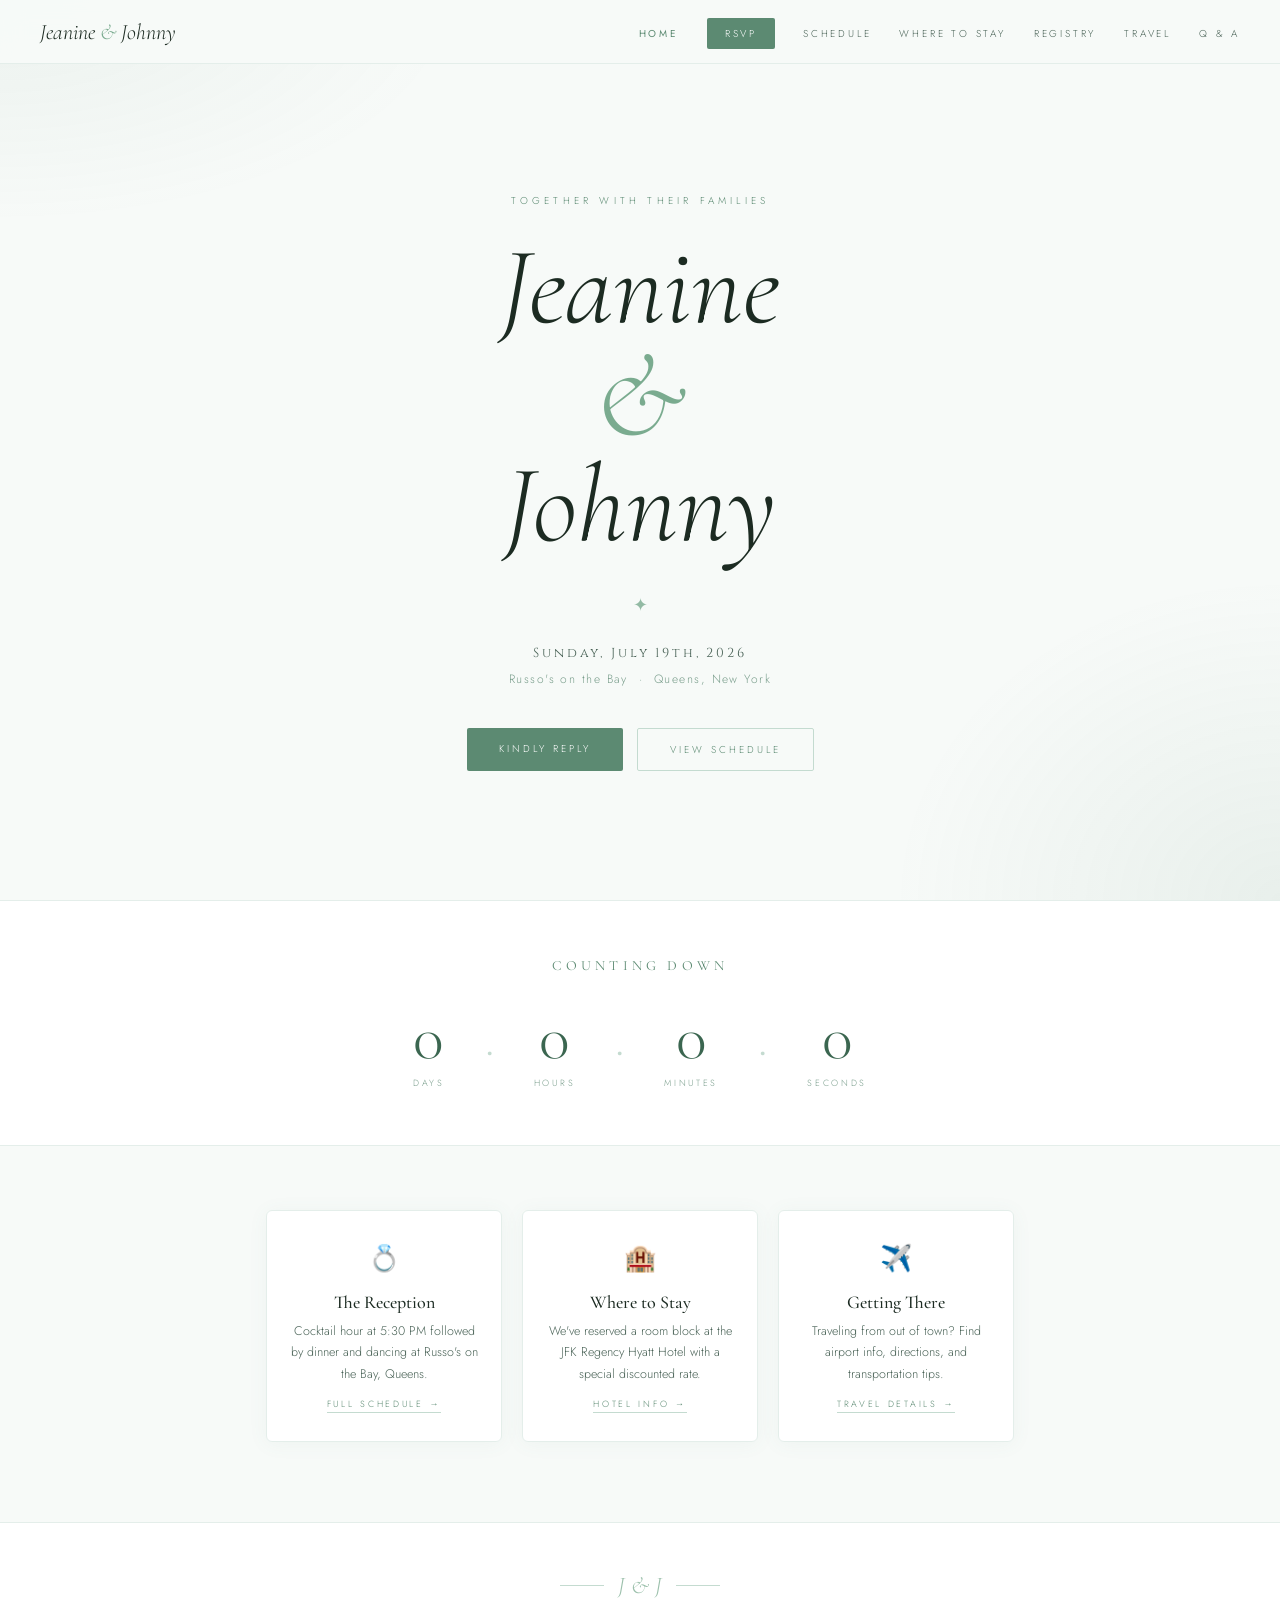
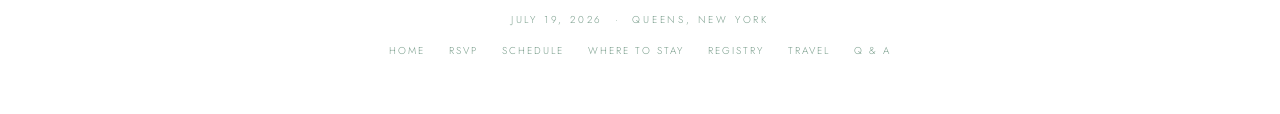
==== commit b4da9b95: "Add files via upload" ====
--- a/index.html
+++ b/index.html
@@ -5,897 +5,41 @@
 <meta name="viewport" content="width=device-width, initial-scale=1.0">
 <title>Jeanine & Johnny — July 19, 2026</title>
 <link href="https://fonts.googleapis.com/css2?family=Cormorant+Garamond:ital,wght@0,300;0,400;0,500;1,300;1,400;1,500&family=Cinzel:wght@400;500&family=Jost:wght@300;400;500&display=swap" rel="stylesheet">
-<style>
-
-/* ═══════════════════════════════════════
-   TOKENS & RESET
-═══════════════════════════════════════ */
-*, *::before, *::after { box-sizing: border-box; margin: 0; padding: 0; }
-html { scroll-behavior: smooth; }
-
-:root {
-  --white:            #ffffff;
-  --off-white:        #f7faf8;
-  --eucalyptus:       #5c8a72;
-  --eucalyptus-light: #7aab8f;
-  --eucalyptus-pale:  #c4dbd0;
-  --eucalyptus-mist:  #e4eeea;
-  --eucalyptus-deep:  #3b6650;
-  --willow:           #a3c4b0;
-  --moss:             #8fb09a;
-  --pewter:           #6e8c7c;
-  --text-dark:        #1c2b22;
-  --text-mid:         #4a6357;
-  --text-light:       #7a9e8c;
-  --nav-h:            64px;
-}
-
-body {
-  background: var(--off-white);
-  color: var(--text-dark);
-  font-family: 'Jost', sans-serif;
-  font-weight: 300;
-  overflow-x: hidden;
-}
-
-/* ═══════════════════════════════════════
-   NAV
-═══════════════════════════════════════ */
-.nav {
-  position: fixed;
-  top: 0; left: 0; right: 0;
-  height: var(--nav-h);
-  background: rgba(247,250,248,0.92);
-  backdrop-filter: blur(12px);
-  border-bottom: 1px solid var(--eucalyptus-mist);
-  display: flex;
-  align-items: center;
-  justify-content: space-between;
-  padding: 0 40px;
-  z-index: 100;
-}
-.nav-logo {
-  font-family: 'Cormorant Garamond', serif;
-  font-style: italic;
-  font-size: 22px;
-  color: var(--text-dark);
-  text-decoration: none;
-  cursor: pointer;
-}
-.nav-logo span { color: var(--eucalyptus-light); }
-.nav-links {
-  display: flex;
-  gap: 32px;
-  list-style: none;
-}
-.nav-links a {
-  font-size: 10px;
-  letter-spacing: 0.3em;
-  text-transform: uppercase;
-  color: var(--text-mid);
-  text-decoration: none;
-  transition: color 0.2s;
-  cursor: pointer;
-}
-.nav-links a:hover,
-.nav-links a.active { color: var(--eucalyptus); }
-.nav-rsvp-btn {
-  font-size: 9px;
-  letter-spacing: 0.3em;
-  text-transform: uppercase;
-  background: var(--eucalyptus);
-  color: var(--white) !important;
-  padding: 8px 18px;
-  border-radius: 2px;
-  transition: background 0.2s !important;
-}
-.nav-rsvp-btn:hover { background: var(--eucalyptus-deep) !important; color: var(--white) !important; }
-
-/* Mobile nav toggle */
-.nav-toggle {
-  display: none;
-  flex-direction: column;
-  gap: 5px;
-  cursor: pointer;
-  background: none;
-  border: none;
-  padding: 4px;
-}
-.nav-toggle span {
-  display: block;
-  width: 22px;
-  height: 1.5px;
-  background: var(--text-dark);
-  transition: all 0.3s;
-}
-
-/* ═══════════════════════════════════════
-   PAGE SYSTEM
-═══════════════════════════════════════ */
-.page-section {
-  display: none;
-  min-height: 100vh;
-  padding-top: var(--nav-h);
-}
-.page-section.active { display: block; }
-
-/* shared inner */
-.inner {
-  max-width: 820px;
-  margin: 0 auto;
-  padding: 64px 36px 96px;
-}
-.inner-wide {
-  max-width: 1000px;
-  margin: 0 auto;
-  padding: 64px 36px 96px;
-}
-
-/* shared section label */
-.sec-label {
-  font-size: 9px;
-  font-weight: 400;
-  letter-spacing: 0.44em;
-  text-transform: uppercase;
-  color: var(--eucalyptus);
-  margin-bottom: 36px;
-  display: flex;
-  align-items: center;
-  gap: 14px;
-}
-.sec-label::after {
-  content: '';
-  flex: 1;
-  height: 1px;
-  background: linear-gradient(to right, var(--eucalyptus-pale), transparent);
-}
-
-/* shared divider */
-.ornament-divider {
-  display: flex;
-  align-items: center;
-  gap: 14px;
-  margin: 0 auto;
-}
-.ornament-divider::before { content:''; flex:1; height:1px; background: linear-gradient(to right, transparent, var(--eucalyptus-pale)); }
-.ornament-divider::after  { content:''; flex:1; height:1px; background: linear-gradient(to left,  transparent, var(--eucalyptus-pale)); }
-.ornament-divider .orn { font-family:'Cormorant Garamond',serif; font-size:18px; color:var(--eucalyptus-light); opacity:.8; }
-
-/* shared card */
-.card {
-  background: var(--white);
-  border: 1px solid var(--eucalyptus-mist);
-  border-radius: 6px;
-  padding: 28px 24px;
-  position: relative;
-  overflow: hidden;
-  box-shadow: 0 2px 24px rgba(92,138,114,0.07);
-}
-.card::before {
-  content:'';
-  position:absolute;
-  top:0; left:0; right:0;
-  height:3px;
-  background: linear-gradient(to right, var(--eucalyptus-pale), var(--eucalyptus), var(--eucalyptus-pale));
-}
-.card-icon { font-size:22px; margin-bottom:12px; display:block; }
-.card-title {
-  font-family:'Cormorant Garamond',serif;
-  font-size:21px; font-weight:500;
-  margin-bottom:10px;
-  color:var(--text-dark);
-}
-.card-text { font-size:13px; line-height:1.78; color:var(--text-mid); }
-.card-text strong { font-weight:400; color:var(--eucalyptus-deep); font-style:italic; }
-.card-note { margin-top:10px; font-size:11.5px; font-style:italic; color:var(--text-light); }
-
-/* btn */
-.btn {
-  display: inline-block;
-  font-size: 10px;
-  letter-spacing: 0.3em;
-  text-transform: uppercase;
-  background: var(--eucalyptus);
-  color: var(--white);
-  padding: 13px 32px;
-  border-radius: 2px;
-  border: none;
-  cursor: pointer;
-  text-decoration: none;
-  transition: background 0.2s, transform 0.15s;
-  font-family: 'Jost', sans-serif;
-}
-.btn:hover { background: var(--eucalyptus-deep); transform: translateY(-1px); }
-.btn-outline {
-  background: transparent;
-  border: 1px solid var(--eucalyptus-pale);
-  color: var(--eucalyptus);
-}
-.btn-outline:hover { background: var(--eucalyptus-mist); transform: translateY(-1px); }
-
-/* animations */
-@keyframes fadeUp {
-  from { opacity:0; transform:translateY(20px); }
-  to   { opacity:1; transform:translateY(0); }
-}
-.anim { animation: fadeUp 0.8s ease both; }
-.anim-d1 { animation-delay:.1s; }
-.anim-d2 { animation-delay:.22s; }
-.anim-d3 { animation-delay:.34s; }
-.anim-d4 { animation-delay:.46s; }
-.anim-d5 { animation-delay:.58s; }
-
-/* footer */
-.page-footer {
-  text-align:center;
-  padding: 20px 0 0;
-}
-.footer-mark { display:flex; align-items:center; justify-content:center; gap:14px; margin-bottom:12px; }
-.footer-line  { width:44px; height:1px; background:var(--eucalyptus-pale); }
-.footer-initials { font-family:'Cormorant Garamond',serif; font-style:italic; font-size:24px; color:var(--eucalyptus-light); opacity:.75; }
-.footer-text { font-size:10px; letter-spacing:.28em; text-transform:uppercase; color:var(--text-light); }
-
-
-/* ═══════════════════════════════════════
-   1. HOME
-═══════════════════════════════════════ */
-#home {
-  background: linear-gradient(165deg, #f0f6f2 0%, var(--off-white) 60%);
-}
-.home-hero {
-  min-height: calc(100vh - var(--nav-h));
-  display: flex;
-  flex-direction: column;
-  align-items: center;
-  justify-content: center;
-  text-align: center;
-  padding: 60px 36px;
-  position: relative;
-}
-.home-hero::before {
-  content:'';
-  position:absolute;
-  inset:0;
-  background:
-    radial-gradient(ellipse 70% 50% at 10% 10%, rgba(92,138,114,0.07) 0%, transparent 55%),
-    radial-gradient(ellipse 50% 70% at 90% 90%, rgba(92,138,114,0.09) 0%, transparent 55%);
-  pointer-events:none;
-}
-.home-eyebrow {
-  font-size:10px; letter-spacing:.42em; text-transform:uppercase;
-  color:var(--eucalyptus); margin-bottom:24px;
-}
-.home-names {
-  font-family:'Cormorant Garamond',serif;
-  font-size: clamp(60px, 13vw, 110px);
-  font-weight:300; font-style:italic;
-  line-height:1.0; color:var(--text-dark);
-  margin-bottom:6px;
-}
-.home-amp {
-  color:var(--eucalyptus-light);
-  font-size:1.1em;
-  display:block;
-  line-height:.9;
-}
-.home-divider { max-width:260px; margin: 28px auto; }
-.home-date {
-  font-family:'Cinzel',serif;
-  font-size:13px; letter-spacing:.22em;
-  color:var(--text-mid); margin-bottom:8px;
-}
-.home-venue {
-  font-size:12px; letter-spacing:.12em;
-  color:var(--text-light); margin-bottom:40px;
-}
-.home-cta-row { display:flex; gap:14px; justify-content:center; flex-wrap:wrap; }
-
-.home-details {
-  display:grid;
-  grid-template-columns: repeat(3,1fr);
-  gap:20px;
-  max-width:820px;
-  margin:80px auto 0;
-  padding:0 36px 80px;
-}
-.home-detail-card {
-  background:var(--white);
-  border:1px solid var(--eucalyptus-mist);
-  border-radius:6px;
-  padding:28px 22px;
-  text-align:center;
-  box-shadow:0 2px 20px rgba(92,138,114,0.06);
-}
-.home-detail-card .icon { font-size:26px; margin-bottom:14px; }
-.home-detail-card h3 {
-  font-family:'Cormorant Garamond',serif;
-  font-size:18px; font-weight:500;
-  color:var(--text-dark); margin-bottom:8px;
-}
-.home-detail-card p { font-size:12.5px; line-height:1.7; color:var(--text-mid); }
-.home-detail-card .detail-link {
-  display:inline-block; margin-top:12px;
-  font-size:9px; letter-spacing:.3em;
-  text-transform:uppercase; color:var(--eucalyptus);
-  text-decoration:none; cursor:pointer;
-  border-bottom:1px solid var(--eucalyptus-pale);
-  padding-bottom:2px;
-  transition:color .2s, border-color .2s;
-}
-.home-detail-card .detail-link:hover { color:var(--eucalyptus-deep); border-color:var(--eucalyptus); }
-
-.home-countdown {
-  text-align:center;
-  padding:56px 36px;
-  background:var(--white);
-  border-top:1px solid var(--eucalyptus-mist);
-  border-bottom:1px solid var(--eucalyptus-mist);
-}
-.home-countdown h2 {
-  font-family:'Cormorant Garamond',serif;
-  font-size:14px; font-weight:400;
-  letter-spacing:.3em; text-transform:uppercase;
-  color:var(--eucalyptus); margin-bottom:32px;
-}
-.countdown-row { display:flex; justify-content:center; gap:40px; flex-wrap:wrap; }
-.countdown-unit { text-align:center; }
-.countdown-num {
-  font-family:'Cormorant Garamond',serif;
-  font-size:clamp(42px,7vw,64px);
-  font-weight:300; line-height:1;
-  color:var(--eucalyptus-deep);
-  display:block;
-}
-.countdown-lbl {
-  font-size:9px; letter-spacing:.3em;
-  text-transform:uppercase; color:var(--text-light);
-  margin-top:6px; display:block;
-}
-.countdown-sep {
-  font-family:'Cormorant Garamond',serif;
-  font-size:48px; color:var(--eucalyptus-pale);
-  line-height:1; align-self:flex-start; padding-top:4px;
-}
-
-
-/* ═══════════════════════════════════════
-   2. RSVP
-═══════════════════════════════════════ */
-.rsvp-wrap {
-  max-width:600px;
-  margin:0 auto;
-  padding:64px 36px 96px;
-}
-.rsvp-header { text-align:center; margin-bottom:52px; }
-.rsvp-header h1 {
-  font-family:'Cormorant Garamond',serif;
-  font-size:clamp(42px,8vw,62px);
-  font-weight:300; font-style:italic;
-  color:var(--text-dark); margin-bottom:16px;
-}
-.rsvp-header p { font-size:13px; line-height:1.75; color:var(--text-mid); }
-.rsvp-header .deadline {
-  display:inline-block; margin-top:14px;
-  font-family:'Cinzel',serif; font-size:11px;
-  letter-spacing:.2em; color:var(--eucalyptus-deep);
-  background:var(--eucalyptus-mist);
-  padding:6px 16px; border-radius:2px;
-}
-
-.rsvp-form { display:flex; flex-direction:column; gap:22px; }
-
-.form-group { display:flex; flex-direction:column; gap:7px; }
-.form-group label {
-  font-size:9px; letter-spacing:.35em;
-  text-transform:uppercase; color:var(--eucalyptus);
-}
-.form-group input,
-.form-group select,
-.form-group textarea {
-  width:100%;
-  padding:13px 16px;
-  border:1px solid var(--eucalyptus-pale);
-  border-radius:4px;
-  background:var(--white);
-  font-family:'Jost',sans-serif;
-  font-size:14px; font-weight:300;
-  color:var(--text-dark);
-  outline:none;
-  transition:border-color .2s, box-shadow .2s;
-  appearance:none;
-}
-.form-group input:focus,
-.form-group select:focus,
-.form-group textarea:focus {
-  border-color:var(--eucalyptus-light);
-  box-shadow:0 0 0 3px rgba(92,138,114,0.1);
-}
-.form-group textarea { resize:vertical; min-height:90px; }
-
-.form-row { display:grid; grid-template-columns:1fr 1fr; gap:16px; }
-
-.radio-group { display:flex; gap:14px; flex-wrap:wrap; }
-.radio-option {
-  display:flex; align-items:center; gap:9px;
-  padding:11px 20px;
-  border:1px solid var(--eucalyptus-pale);
-  border-radius:4px;
-  cursor:pointer;
-  font-size:13px; color:var(--text-mid);
-  transition:all .2s;
-  user-select:none;
-  background:var(--white);
-}
-.radio-option input[type=radio] { display:none; }
-.radio-option.selected {
-  border-color:var(--eucalyptus);
-  background:var(--eucalyptus-mist);
-  color:var(--eucalyptus-deep);
-}
-.radio-dot {
-  width:10px; height:10px; border-radius:50%;
-  border:1.5px solid var(--eucalyptus-pale);
-  flex-shrink:0; transition:all .2s;
-}
-.radio-option.selected .radio-dot {
-  background:var(--eucalyptus);
-  border-color:var(--eucalyptus);
-}
-
-.guest-fields { display:none; flex-direction:column; gap:22px; }
-.guest-fields.visible { display:flex; }
-
-.rsvp-submit-row { text-align:center; padding-top:8px; }
-.rsvp-submit-row .btn { width:100%; padding:16px; font-size:11px; letter-spacing:.35em; }
-
-/* success state */
-.rsvp-success {
-  display:none;
-  text-align:center;
-  padding:60px 20px;
-}
-.rsvp-success.visible { display:block; }
-.rsvp-success .success-icon { font-size:48px; margin-bottom:24px; }
-.rsvp-success h2 {
-  font-family:'Cormorant Garamond',serif;
-  font-size:36px; font-style:italic; font-weight:300;
-  color:var(--text-dark); margin-bottom:14px;
-}
-.rsvp-success p { font-size:14px; color:var(--text-mid); line-height:1.75; }
-
-.form-hint { font-size:11px; color:var(--text-light); font-style:italic; }
-
-/* ═══════════════════════════════════════
-   3. SCHEDULE
-═══════════════════════════════════════ */
-.schedule-header { text-align:center; margin-bottom:64px; }
-.schedule-header h1 {
-  font-family:'Cormorant Garamond',serif;
-  font-size:clamp(40px,7vw,60px);
-  font-weight:300; font-style:italic;
-  color:var(--text-dark); margin-bottom:14px;
-}
-.schedule-header p { font-size:13px; line-height:1.75; color:var(--text-mid); }
-
-.timeline { position:relative; margin-bottom:64px; }
-.timeline::before {
-  content:'';
-  position:absolute; left:116px; top:0; bottom:0;
-  width:1px;
-  background:linear-gradient(to bottom, transparent, var(--eucalyptus-pale) 8%, var(--eucalyptus-pale) 92%, transparent);
-}
-.tl-item {
-  display:flex; align-items:flex-start;
-  margin-bottom:44px;
-  animation:fadeUp .8s ease both;
-}
-.tl-item:nth-child(1){animation-delay:.1s}
-.tl-item:nth-child(2){animation-delay:.22s}
-.tl-item:nth-child(3){animation-delay:.34s}
-
-.tl-time { width:104px; padding-right:12px; text-align:right; flex-shrink:0; padding-top:3px; }
-.tl-time .t-main {
-  font-family:'Cormorant Garamond',serif;
-  font-size:20px; color:var(--eucalyptus);
-  display:block; line-height:1;
-}
-.tl-time .t-sub {
-  font-size:9px; letter-spacing:.15em; text-transform:uppercase;
-  color:var(--text-light); display:block; margin-top:3px;
-}
-.tl-dot {
-  width:25px; flex-shrink:0;
-  display:flex; justify-content:center;
-  padding-top:7px; position:relative; z-index:1;
-}
-.dot {
-  width:9px; height:9px; border-radius:50%;
-  background:var(--white);
-  border:1.5px solid var(--eucalyptus-light);
-  box-shadow:0 0 0 3px rgba(92,138,114,0.12);
-}
-.tl-item.featured .dot {
-  background:var(--eucalyptus); border-color:var(--eucalyptus);
-  box-shadow:0 0 0 4px rgba(92,138,114,0.2);
-}
-.tl-content { flex:1; padding-left:22px; }
-.tl-tag {
-  display:inline-block; font-size:9px;
-  letter-spacing:.3em; text-transform:uppercase;
-  color:var(--white); background:var(--moss);
-  padding:3px 11px; border-radius:20px; margin-bottom:9px;
-}
-.tl-title {
-  font-family:'Cormorant Garamond',serif;
-  font-size:25px; font-weight:500;
-  line-height:1.2; margin-bottom:7px; color:var(--text-dark);
-}
-.tl-item.featured .tl-title { font-size:29px; color:var(--eucalyptus-deep); }
-.tl-desc { font-size:13px; line-height:1.75; color:var(--text-mid); margin-bottom:10px; }
-.tl-loc {
-  display:inline-flex; align-items:flex-start;
-  gap:6px; font-size:12px; color:var(--pewter); line-height:1.55;
-}
-.tl-loc svg { flex-shrink:0; margin-top:2px; }
-
-.schedule-cards { display:grid; grid-template-columns:1fr 1fr; gap:20px; }
-
-/* ═══════════════════════════════════════
-   4. WHERE TO STAY
-═══════════════════════════════════════ */
-.stay-header { text-align:center; margin-bottom:56px; }
-.stay-header h1 {
-  font-family:'Cormorant Garamond',serif;
-  font-size:clamp(40px,7vw,60px);
-  font-weight:300; font-style:italic;
-  color:var(--text-dark); margin-bottom:14px;
-}
-.stay-header p { font-size:13px; line-height:1.75; color:var(--text-mid); max-width:520px; margin:0 auto; }
-
-.stay-featured {
-  background:var(--white);
-  border:1px solid var(--eucalyptus-mist);
-  border-radius:8px;
-  padding:36px 32px;
-  position:relative; overflow:hidden;
-  box-shadow:0 4px 32px rgba(92,138,114,0.09);
-  margin-bottom:32px;
-  display:grid;
-  grid-template-columns:1fr auto;
-  gap:24px;
-  align-items:start;
-}
-.stay-featured::before {
-  content:'';
-  position:absolute; top:0; left:0; right:0; height:4px;
-  background:linear-gradient(to right, var(--eucalyptus-pale), var(--eucalyptus), var(--eucalyptus-pale));
-}
-.stay-badge {
-  display:inline-block; font-size:9px;
-  letter-spacing:.35em; text-transform:uppercase;
-  color:var(--white); background:var(--eucalyptus);
-  padding:4px 12px; border-radius:20px; margin-bottom:12px;
-}
-.stay-featured h2 {
-  font-family:'Cormorant Garamond',serif;
-  font-size:28px; font-weight:500;
-  color:var(--text-dark); margin-bottom:8px;
-}
-.stay-featured .stay-address {
-  font-size:13px; color:var(--text-mid); line-height:1.65; margin-bottom:14px;
-}
-.stay-featured .stay-perks {
-  list-style:none; display:flex; flex-direction:column; gap:7px; margin-bottom:20px;
-}
-.stay-featured .stay-perks li {
-  font-size:13px; color:var(--text-mid);
-  display:flex; align-items:center; gap:9px;
-}
-.stay-featured .stay-perks li::before {
-  content:''; width:5px; height:5px; border-radius:50%;
-  background:var(--eucalyptus-light); flex-shrink:0;
-}
-.stay-price-tag {
-  text-align:right; padding-top:8px;
-}
-.stay-price-tag .label { font-size:9px; letter-spacing:.3em; text-transform:uppercase; color:var(--text-light); display:block; margin-bottom:4px; }
-.stay-price-tag .price {
-  font-family:'Cormorant Garamond',serif;
-  font-size:14px; color:var(--eucalyptus-deep); font-style:italic;
-}
-
-.stay-alt-grid { display:grid; grid-template-columns:1fr 1fr; gap:18px; margin-bottom:32px; }
-.stay-alt-card {
-  background:var(--white);
-  border:1px solid var(--eucalyptus-mist);
-  border-radius:6px; padding:24px 22px;
-  box-shadow:0 2px 16px rgba(92,138,114,0.06);
-}
-.stay-alt-card h3 {
-  font-family:'Cormorant Garamond',serif;
-  font-size:20px; font-weight:500;
-  color:var(--text-dark); margin-bottom:6px;
-}
-.stay-alt-card .stay-dist {
-  font-size:10px; letter-spacing:.2em; text-transform:uppercase;
-  color:var(--eucalyptus); margin-bottom:10px; display:block;
-}
-.stay-alt-card p { font-size:12.5px; color:var(--text-mid); line-height:1.7; }
-
-.stay-note {
-  background:var(--eucalyptus-mist);
-  border:1px solid var(--eucalyptus-pale);
-  border-radius:6px; padding:20px 24px;
-  font-size:13px; line-height:1.75; color:var(--text-mid);
-  display:flex; gap:14px; align-items:flex-start;
-}
-.stay-note-icon { font-size:20px; flex-shrink:0; margin-top:1px; }
-
-
-/* ═══════════════════════════════════════
-   5. REGISTRY
-═══════════════════════════════════════ */
-.registry-header { text-align:center; margin-bottom:56px; }
-.registry-header h1 {
-  font-family:'Cormorant Garamond',serif;
-  font-size:clamp(40px,7vw,60px);
-  font-weight:300; font-style:italic;
-  color:var(--text-dark); margin-bottom:14px;
-}
-.registry-header p { font-size:13px; line-height:1.75; color:var(--text-mid); max-width:520px; margin:0 auto; }
-
-.registry-note {
-  background:var(--eucalyptus-mist);
-  border-left:3px solid var(--eucalyptus);
-  border-radius:0 4px 4px 0;
-  padding:18px 22px;
-  font-size:13px; line-height:1.75; color:var(--text-mid);
-  margin-bottom:36px;
-  font-style:italic;
-}
-
-.registry-grid { display:grid; grid-template-columns:repeat(3,1fr); gap:20px; margin-bottom:40px; }
-.registry-card {
-  background:var(--white);
-  border:1px solid var(--eucalyptus-mist);
-  border-radius:6px; padding:32px 22px;
-  text-align:center;
-  box-shadow:0 2px 20px rgba(92,138,114,0.06);
-  display:flex; flex-direction:column; align-items:center; gap:14px;
-  transition:transform .2s, box-shadow .2s;
-}
-.registry-card:hover { transform:translateY(-3px); box-shadow:0 6px 32px rgba(92,138,114,0.12); }
-.registry-card .reg-logo { font-size:32px; }
-.registry-card h3 {
-  font-family:'Cormorant Garamond',serif;
-  font-size:20px; font-weight:500; color:var(--text-dark);
-}
-.registry-card p { font-size:12.5px; color:var(--text-mid); line-height:1.7; }
-.registry-card .btn { margin-top:6px; font-size:9px; padding:10px 22px; }
-
-.registry-cash {
-  background:var(--white);
-  border:1px solid var(--eucalyptus-mist);
-  border-radius:6px; padding:32px;
-  display:grid; grid-template-columns:1fr 1fr;
-  gap:28px; align-items:center;
-  box-shadow:0 2px 20px rgba(92,138,114,0.06);
-}
-.registry-cash h3 {
-  font-family:'Cormorant Garamond',serif;
-  font-size:24px; font-weight:500; color:var(--text-dark); margin-bottom:10px;
-}
-.registry-cash p { font-size:13px; color:var(--text-mid); line-height:1.75; }
-.registry-cash-visual {
-  display:flex; justify-content:center; align-items:center;
-  font-size:56px; opacity:.6;
-}
-
-
-/* ═══════════════════════════════════════
-   6. TRAVEL
-═══════════════════════════════════════ */
-.travel-header { text-align:center; margin-bottom:56px; }
-.travel-header h1 {
-  font-family:'Cormorant Garamond',serif;
-  font-size:clamp(40px,7vw,60px);
-  font-weight:300; font-style:italic;
-  color:var(--text-dark); margin-bottom:14px;
-}
-.travel-header p { font-size:13px; line-height:1.75; color:var(--text-mid); max-width:520px; margin:0 auto; }
-
-.travel-venues { display:grid; grid-template-columns:1fr 1fr; gap:20px; margin-bottom:36px; }
-.venue-card {
-  background:var(--white);
-  border:1px solid var(--eucalyptus-mist);
-  border-radius:6px; padding:28px 24px;
-  box-shadow:0 2px 20px rgba(92,138,114,0.06);
-  position:relative; overflow:hidden;
-}
-.venue-card::before {
-  content:''; position:absolute; top:0; left:0; right:0; height:3px;
-  background:linear-gradient(to right, var(--eucalyptus-pale), var(--eucalyptus), var(--eucalyptus-pale));
-}
-.venue-card .venue-type {
-  font-size:9px; letter-spacing:.35em; text-transform:uppercase;
-  color:var(--eucalyptus); margin-bottom:8px; display:block;
-}
-.venue-card h3 {
-  font-family:'Cormorant Garamond',serif;
-  font-size:21px; font-weight:500; color:var(--text-dark); margin-bottom:8px;
-}
-.venue-card address {
-  font-style:normal; font-size:12.5px;
-  color:var(--text-mid); line-height:1.7; margin-bottom:14px;
-}
-
-.travel-grid { display:grid; grid-template-columns:1fr 1fr; gap:20px; margin-bottom:36px; }
-.travel-card {
-  background:var(--white);
-  border:1px solid var(--eucalyptus-mist);
-  border-radius:6px; padding:26px 22px;
-  box-shadow:0 2px 16px rgba(92,138,114,0.06);
-}
-.travel-card .t-icon { font-size:28px; margin-bottom:12px; display:block; }
-.travel-card h3 {
-  font-family:'Cormorant Garamond',serif;
-  font-size:20px; font-weight:500; color:var(--text-dark); margin-bottom:10px;
-}
-.travel-card p { font-size:13px; color:var(--text-mid); line-height:1.75; }
-.travel-card ul { padding-left:0; list-style:none; display:flex; flex-direction:column; gap:6px; margin-top:10px; }
-.travel-card ul li {
-  font-size:12.5px; color:var(--text-mid);
-  padding-left:16px; position:relative;
-}
-.travel-card ul li::before {
-  content:''; position:absolute; left:0; top:7px;
-  width:5px; height:5px; border-radius:50%;
-  background:var(--eucalyptus-light);
-}
-
-.travel-tip {
-  background:var(--eucalyptus-mist);
-  border:1px solid var(--eucalyptus-pale);
-  border-radius:6px; padding:20px 24px;
-  font-size:13px; line-height:1.75; color:var(--text-mid);
-  display:flex; gap:14px; align-items:flex-start;
-}
-
-
-/* ═══════════════════════════════════════
-   7. Q&A
-═══════════════════════════════════════ */
-.qa-header { text-align:center; margin-bottom:56px; }
-.qa-header h1 {
-  font-family:'Cormorant Garamond',serif;
-  font-size:clamp(40px,7vw,60px);
-  font-weight:300; font-style:italic;
-  color:var(--text-dark); margin-bottom:14px;
-}
-.qa-header p { font-size:13px; line-height:1.75; color:var(--text-mid); max-width:520px; margin:0 auto; }
-
-.qa-list { display:flex; flex-direction:column; gap:4px; margin-bottom:48px; }
-.qa-item {
-  background:var(--white);
-  border:1px solid var(--eucalyptus-mist);
-  border-radius:6px;
-  overflow:hidden;
-  box-shadow:0 1px 12px rgba(92,138,114,0.05);
-}
-.qa-q {
-  width:100%; text-align:left;
-  padding:20px 24px;
-  background:none; border:none; cursor:pointer;
-  display:flex; justify-content:space-between; align-items:center;
-  gap:16px;
-  font-family:'Cormorant Garamond',serif;
-  font-size:20px; font-weight:500;
-  color:var(--text-dark);
-  transition:color .2s;
-}
-.qa-q:hover { color:var(--eucalyptus-deep); }
-.qa-chevron {
-  font-size:13px; color:var(--eucalyptus-light);
-  transition:transform .3s; flex-shrink:0;
-}
-.qa-item.open .qa-chevron { transform:rotate(180deg); }
-.qa-a {
-  max-height:0; overflow:hidden;
-  transition:max-height .35s ease, padding .35s ease;
-  padding:0 24px;
-  font-size:13.5px; line-height:1.8; color:var(--text-mid);
-}
-.qa-item.open .qa-a {
-  max-height:300px;
-  padding:0 24px 20px;
-}
-
-.qa-contact {
-  background:var(--white);
-  border:1px solid var(--eucalyptus-mist);
-  border-radius:6px; padding:36px 32px;
-  text-align:center;
-  box-shadow:0 2px 20px rgba(92,138,114,0.06);
-}
-.qa-contact h3 {
-  font-family:'Cormorant Garamond',serif;
-  font-size:26px; font-weight:400; font-style:italic;
-  color:var(--text-dark); margin-bottom:12px;
-}
-.qa-contact p { font-size:13px; color:var(--text-mid); line-height:1.75; margin-bottom:20px; }
-.qa-contacts-row { display:flex; justify-content:center; gap:32px; flex-wrap:wrap; }
-.qa-contact-person { text-align:center; }
-.qa-contact-person .name {
-  font-family:'Cormorant Garamond',serif;
-  font-size:18px; font-style:italic;
-  color:var(--text-dark); display:block; margin-bottom:4px;
-}
-.qa-contact-person .role { font-size:10px; letter-spacing:.25em; text-transform:uppercase; color:var(--eucalyptus); display:block; margin-bottom:6px; }
-.qa-contact-person a { font-size:13px; color:var(--text-mid); text-decoration:none; }
-.qa-contact-person a:hover { color:var(--eucalyptus); }
-
-
-/* ═══════════════════════════════════════
-   RESPONSIVE
-═══════════════════════════════════════ */
-@media (max-width: 700px) {
-  .nav-links { display:none; flex-direction:column; position:fixed; top:var(--nav-h); left:0; right:0; background:var(--white); padding:24px 32px 32px; gap:18px; border-bottom:1px solid var(--eucalyptus-mist); box-shadow:0 8px 32px rgba(0,0,0,0.07); }
-  .nav-links.open { display:flex; }
-  .nav-toggle { display:flex; }
-  .home-details { grid-template-columns:1fr; }
-  .schedule-cards, .travel-venues, .travel-grid, .stay-alt-grid { grid-template-columns:1fr; }
-  .registry-grid { grid-template-columns:1fr 1fr; }
-  .registry-cash { grid-template-columns:1fr; }
-  .stay-featured { grid-template-columns:1fr; }
-  .form-row { grid-template-columns:1fr; }
-  .timeline::before { left:80px; }
-  .tl-time { width:68px; }
-  .tl-time .t-main { font-size:16px; }
-  .qa-contacts-row { flex-direction:column; align-items:center; gap:20px; }
-}
-@media (max-width:480px) {
-  .registry-grid { grid-template-columns:1fr; }
-  .inner, .rsvp-wrap { padding:40px 20px 72px; }
-}
-
-</style>
+<link rel="stylesheet" href="style.css">
 </head>
 <body>
 
-<!-- ═══ NAV ═══ -->
 <nav class="nav">
-  <a class="nav-logo" onclick="showPage('home')">Jeanine <span>&</span> Johnny</a>
+  <a class="nav-logo" href="index.html">Jeanine <span>&</span> Johnny</a>
   <ul class="nav-links" id="navLinks">
-    <li><a onclick="showPage('home')" class="active" id="nav-home">Home</a></li>
-    <li><a onclick="showPage('rsvp')" id="nav-rsvp" class="nav-rsvp-btn">RSVP</a></li>
-    <li><a onclick="showPage('schedule')" id="nav-schedule">Schedule</a></li>
-    <li><a onclick="showPage('stay')" id="nav-stay">Where to Stay</a></li>
-    <li><a onclick="showPage('registry')" id="nav-registry">Registry</a></li>
-    <li><a onclick="showPage('travel')" id="nav-travel">Travel</a></li>
-    <li><a onclick="showPage('qa')" id="nav-qa">Q &amp; A</a></li>
+    <li><a href="index.html" class="active">Home</a></li>
+    <li><a href="rsvp.html" class="nav-rsvp-btn">RSVP</a></li>
+    <li><a href="schedule.html">Schedule</a></li>
+    <li><a href="stay.html">Where to Stay</a></li>
+    <li><a href="registry.html">Registry</a></li>
+    <li><a href="travel.html">Travel</a></li>
+    <li><a href="qa.html">Q &amp; A</a></li>
   </ul>
-  <button class="nav-toggle" id="navToggle" onclick="toggleNav()" aria-label="Menu">
+  <button class="nav-toggle" onclick="toggleNav()" aria-label="Menu">
     <span></span><span></span><span></span>
   </button>
 </nav>
 
-
-<!-- ═══════════════════════════════════════
-     1. HOME
-═══════════════════════════════════════ -->
-<section class="page-section active" id="home">
+<div class="page-wrap">
 
   <div class="home-hero">
     <p class="home-eyebrow anim">Together with their families</p>
     <div class="home-names anim anim-d1">
       Jeanine<span class="home-amp">&</span>Johnny
     </div>
-    <div class="ornament-divider home-divider anim anim-d2"><span class="orn">✦</span></div>
+    <div class="ornament-divider anim anim-d2" style="max-width:260px;margin:28px auto;">
+      <span class="orn">✦</span>
+    </div>
     <p class="home-date anim anim-d2">Sunday, July 19th, 2026</p>
     <p class="home-venue anim anim-d3">Russo's on the Bay &nbsp;·&nbsp; Queens, New York</p>
     <div class="home-cta-row anim anim-d4">
-      <button class="btn" onclick="showPage('rsvp')">Kindly Reply</button>
-      <button class="btn btn-outline" onclick="showPage('schedule')">View Schedule</button>
+      <a class="btn" href="rsvp.html">Kindly Reply</a>
+      <a class="btn btn-outline" href="schedule.html">View Schedule</a>
     </div>
   </div>
 
@@ -929,657 +73,57 @@
       <div class="icon">💍</div>
       <h3>The Reception</h3>
       <p>Cocktail hour at 5:30 PM followed by dinner and dancing at Russo's on the Bay, Queens.</p>
-      <a class="detail-link" onclick="showPage('schedule')">Full Schedule →</a>
+      <a href="schedule.html">Full Schedule →</a>
     </div>
     <div class="home-detail-card anim anim-d2">
       <div class="icon">🏨</div>
       <h3>Where to Stay</h3>
-      <p>We've reserved a room block at the JFK Regency Hyatt Hotel for a special discounted rate.</p>
-      <a class="detail-link" onclick="showPage('stay')">Hotel Info →</a>
+      <p>We've reserved a room block at the JFK Regency Hyatt Hotel with a special discounted rate.</p>
+      <a href="stay.html">Hotel Info →</a>
     </div>
     <div class="home-detail-card anim anim-d3">
       <div class="icon">✈️</div>
       <h3>Getting There</h3>
       <p>Traveling from out of town? Find airport info, directions, and transportation tips.</p>
-      <a class="detail-link" onclick="showPage('travel')">Travel Details →</a>
+      <a href="travel.html">Travel Details →</a>
     </div>
   </div>
 
-</section>
-
-
-<!-- ═══════════════════════════════════════
-     2. RSVP
-═══════════════════════════════════════ -->
-<section class="page-section" id="rsvp">
-<div class="rsvp-wrap">
-
-  <div class="rsvp-header anim">
-    <h1>Kindly Reply</h1>
-    <p>We would be honored to have you celebrate with us. Please fill out the form below for each member of your party.</p>
-    <span class="deadline">Kindly reply by June 1st, 2026</span>
-  </div>
-
-  <div id="rsvpFormWrap">
-  <form class="rsvp-form" onsubmit="submitRSVP(event)">
-
-    <div class="form-row">
-      <div class="form-group anim anim-d1">
-        <label>First Name</label>
-        <input type="text" id="firstName" placeholder="First name" required>
-      </div>
-      <div class="form-group anim anim-d1">
-        <label>Last Name</label>
-        <input type="text" id="lastName" placeholder="Last name" required>
-      </div>
+  <footer class="site-footer">
+    <div class="footer-mark">
+      <div class="footer-line"></div>
+      <span class="footer-initials">J &amp; J</span>
+      <div class="footer-line"></div>
     </div>
-
-    <div class="form-group anim anim-d2">
-      <label>Email Address</label>
-      <input type="email" id="email" placeholder="your@email.com" required>
+    <p class="footer-text">July 19, 2026 &nbsp;·&nbsp; Queens, New York</p>
+    <div class="footer-links">
+      <a href="index.html">Home</a>
+      <a href="rsvp.html">RSVP</a>
+      <a href="schedule.html">Schedule</a>
+      <a href="stay.html">Where to Stay</a>
+      <a href="registry.html">Registry</a>
+      <a href="travel.html">Travel</a>
+      <a href="qa.html">Q &amp; A</a>
     </div>
-
-    <div class="form-group anim anim-d2">
-      <label>Will you be attending?</label>
-      <div class="radio-group">
-        <label class="radio-option" id="opt-yes" onclick="selectAttending('yes')">
-          <input type="radio" name="attending" value="yes">
-          <span class="radio-dot"></span>
-          Joyfully Accepts
-        </label>
-        <label class="radio-option" id="opt-no" onclick="selectAttending('no')">
-          <input type="radio" name="attending" value="no">
-          <span class="radio-dot"></span>
-          Regretfully Declines
-        </label>
-      </div>
-    </div>
-
-    <div class="guest-fields" id="guestFields">
-
-      <div class="form-group anim">
-        <label>Number of Guests (including yourself)</label>
-        <select id="guestCount" onchange="updateMealFields()">
-          <option value="1">1 Guest</option>
-          <option value="2">2 Guests</option>
-          <option value="3">3 Guests</option>
-          <option value="4">4 Guests</option>
-        </select>
-      </div>
-
-      <div id="mealSelections"></div>
-
-      <div class="form-group anim">
-        <label>Dietary Restrictions or Allergies</label>
-        <textarea id="dietary" placeholder="Please let us know of any dietary needs…"></textarea>
-      </div>
-
-      <div class="form-group anim">
-        <label>Song Request 🎵</label>
-        <input type="text" id="song" placeholder="What song will get you on the dance floor?">
-        <span class="form-hint">Help us build the perfect playlist!</span>
-      </div>
-
-    </div>
-
-    <div class="form-group anim anim-d4">
-      <label>A Note for the Couple <span style="opacity:.5">(optional)</span></label>
-      <textarea id="note" placeholder="Share a wish, memory, or kind words…"></textarea>
-    </div>
-
-    <div class="rsvp-submit-row anim anim-d5">
-      <button type="submit" class="btn" id="submitBtn">Send My RSVP</button>
-    </div>
-
-  </form>
-  </div>
-
-  <div class="rsvp-success" id="rsvpSuccess">
-    <div class="success-icon">🌿</div>
-    <h2>Thank you, <span id="successName"></span>!</h2>
-    <p id="successMsg"></p>
-    <br><br>
-    <button class="btn btn-outline" onclick="resetRSVP()">Submit Another RSVP</button>
-  </div>
+  </footer>
 
 </div>
-</section>
 
-
-<!-- ═══════════════════════════════════════
-     3. SCHEDULE
-═══════════════════════════════════════ -->
-<section class="page-section" id="schedule">
-<div class="inner">
-
-  <div class="schedule-header anim">
-    <h1>Day-of Schedule</h1>
-    <p>Sunday, July 19th, 2026 &nbsp;·&nbsp; Queens, New York</p>
-  </div>
-
-  <p class="sec-label">The Celebration</p>
-
-  <div class="timeline">
-
-    <div class="tl-item featured">
-      <div class="tl-time">
-        <span class="t-main">5:30</span>
-        <span class="t-sub">evening</span>
-      </div>
-      <div class="tl-dot"><div class="dot"></div></div>
-      <div class="tl-content">
-        <span class="tl-tag">Reception Begins</span>
-        <div class="tl-title">Cocktail Hour</div>
-        <p class="tl-desc">Join us for welcome cocktails, passed hors d'oeuvres, and the start of the celebration.</p>
-        <span class="tl-loc">
-          <svg width="11" height="14" viewBox="0 0 11 14" fill="none"><path d="M5.5 0C3.01 0 1 2.01 1 4.5c0 3.38 4.5 9 4.5 9s4.5-5.62 4.5-9C10 2.01 7.99 0 5.5 0zm0 6.25a1.75 1.75 0 110-3.5 1.75 1.75 0 010 3.5z" fill="currentColor"/></svg>
-          Russo's on the Bay &nbsp;·&nbsp; 162-45 Cross Bay Blvd, Queens, NY 11414
-        </span>
-      </div>
-    </div>
-
-    <div class="tl-item">
-      <div class="tl-time">
-        <span class="t-main">To follow</span>
-        <span class="t-sub">&nbsp;</span>
-      </div>
-      <div class="tl-dot"><div class="dot"></div></div>
-      <div class="tl-content">
-        <span class="tl-tag" style="background:var(--willow);color:var(--text-dark)">Dinner</span>
-        <div class="tl-title">Dinner</div>
-        <p class="tl-desc">A seated dinner celebrating Jeanine and Johnny with the people they love most.</p>
-        <span class="tl-loc">
-          <svg width="11" height="14" viewBox="0 0 11 14" fill="none"><path d="M5.5 0C3.01 0 1 2.01 1 4.5c0 3.38 4.5 9 4.5 9s4.5-5.62 4.5-9C10 2.01 7.99 0 5.5 0zm0 6.25a1.75 1.75 0 110-3.5 1.75 1.75 0 010 3.5z" fill="currentColor"/></svg>
-          Russo's on the Bay &nbsp;·&nbsp; 162-45 Cross Bay Blvd, Queens, NY 11414
-        </span>
-      </div>
-    </div>
-
-    <div class="tl-item">
-      <div class="tl-time">
-        <span class="t-main">All night</span>
-        <span class="t-sub">&nbsp;</span>
-      </div>
-      <div class="tl-dot"><div class="dot"></div></div>
-      <div class="tl-content">
-        <span class="tl-tag" style="background:var(--eucalyptus-pale);color:var(--text-dark)">Dancing</span>
-        <div class="tl-title">Dancing</div>
-        <p class="tl-desc">Hit the dance floor and celebrate the night away. We can't wait to party with you!</p>
-        <span class="tl-loc">
-          <svg width="11" height="14" viewBox="0 0 11 14" fill="none"><path d="M5.5 0C3.01 0 1 2.01 1 4.5c0 3.38 4.5 9 4.5 9s4.5-5.62 4.5-9C10 2.01 7.99 0 5.5 0zm0 6.25a1.75 1.75 0 110-3.5 1.75 1.75 0 010 3.5z" fill="currentColor"/></svg>
-          Russo's on the Bay &nbsp;·&nbsp; 162-45 Cross Bay Blvd, Queens, NY 11414
-        </span>
-      </div>
-    </div>
-
-  </div>
-
-  <p class="sec-label">Good to Know</p>
-  <div class="schedule-cards">
-    <div class="card">
-      <span class="card-icon">🔞</span>
-      <div class="card-title">Adults Only</div>
-      <p class="card-text">Kindly note this will be an adults-only reception. We appreciate your understanding and hope you can still join us!</p>
-    </div>
-    <div class="card">
-      <span class="card-icon">📅</span>
-      <div class="card-title">RSVP Deadline</div>
-      <p class="card-text">Please reply by <strong>June 1st, 2026</strong> so we can make sure everything is perfect for the big day.</p>
-      <br>
-      <button class="btn" onclick="showPage('rsvp')" style="font-size:9px;padding:10px 22px;">RSVP Now</button>
-    </div>
-  </div>
-
-  <div style="margin-top:48px;">
-    <div class="page-footer">
-      <div class="footer-mark"><div class="footer-line"></div><span class="footer-initials">J & J</span><div class="footer-line"></div></div>
-      <p class="footer-text">July 19, 2026 &nbsp;·&nbsp; Queens, New York</p>
-    </div>
-  </div>
-
-</div>
-</section>
-
-
-<!-- ═══════════════════════════════════════
-     4. WHERE TO STAY
-═══════════════════════════════════════ -->
-<section class="page-section" id="stay">
-<div class="inner">
-
-  <div class="stay-header anim">
-    <h1>Where to Stay</h1>
-    <p>We want to make sure our out-of-town guests are comfortable and close to the action.</p>
-  </div>
-
-  <p class="sec-label">Our Room Block</p>
-
-  <div class="stay-featured anim anim-d1">
-    <div>
-      <span class="stay-badge">Official Hotel Block</span>
-      <h2>JFK Regency Hyatt Hotel</h2>
-      <p class="stay-address">110-00 Rockaway Blvd<br>Jamaica, New York 11420</p>
-      <ul class="stay-perks">
-        <li>Special discounted rate exclusively for our guests</li>
-        <li>Close proximity to the reception venue</li>
-        <li>Easy access from JFK Airport</li>
-        <li>Complimentary shuttle service available</li>
-      </ul>
-      <button class="btn" onclick="alert('Please scan the QR code on your invitation to access the custom booking link!')">Book Your Room</button>
-      <p class="card-note" style="margin-top:12px;">Scan the QR code on your invitation for our custom booking link and discounted rate.</p>
-    </div>
-    <div class="stay-price-tag">
-      <span class="label">Group Rate</span>
-      <span class="price">Available for<br>wedding guests</span>
-    </div>
-  </div>
-
-  <p class="sec-label">Other Nearby Options</p>
-
-  <div class="stay-alt-grid anim anim-d2">
-    <div class="stay-alt-card">
-      <h3>Hilton Garden Inn JFK</h3>
-      <span class="stay-dist">~5 min from venue</span>
-      <p>Comfortable rooms with shuttle service to JFK Airport. A solid choice for guests flying in.</p>
-    </div>
-    <div class="stay-alt-card">
-      <h3>Hampton Inn Queens</h3>
-      <span class="stay-dist">~10 min from venue</span>
-      <p>Affordable and reliable, with easy access to public transit and the Cross Bay corridor.</p>
-    </div>
-    <div class="stay-alt-card">
-      <h3>TWA Hotel at JFK</h3>
-      <span class="stay-dist">~10 min from venue</span>
-      <p>A stunning mid-century landmark right inside JFK Airport — unforgettable for the design lovers in your group.</p>
-    </div>
-    <div class="stay-alt-card">
-      <h3>Airbnb in Howard Beach</h3>
-      <span class="stay-dist">~5 min from venue</span>
-      <p>Search for rentals in Howard Beach or Broad Channel for a more local and flexible option.</p>
-    </div>
-  </div>
-
-  <div class="stay-note anim anim-d3">
-    <span class="stay-note-icon">💡</span>
-    <p>We recommend booking early — July weekends fill up fast in New York. If you have questions about accommodations, don't hesitate to reach out!</p>
-  </div>
-
-</div>
-</section>
-
-
-<!-- ═══════════════════════════════════════
-     5. REGISTRY
-═══════════════════════════════════════ -->
-<section class="page-section" id="registry">
-<div class="inner">
-
-  <div class="registry-header anim">
-    <h1>Registry</h1>
-    <p>Your presence at our wedding is the greatest gift of all. For those who wish to give, we've created a few options below.</p>
-  </div>
-
-  <div class="registry-note anim anim-d1">
-    "The most important thing to us is celebrating with you. Please don't feel obligated — your company means everything."
-  </div>
-
-  <p class="sec-label">Our Registries</p>
-
-  <div class="registry-grid anim anim-d2">
-    <div class="registry-card">
-      <span class="reg-logo">🏠</span>
-      <h3>Crate & Barrel</h3>
-      <p>Kitchen, dining, and home essentials to start our life together.</p>
-      <a class="btn" href="#" onclick="alert('Registry link coming soon!')">View Registry</a>
-    </div>
-    <div class="registry-card">
-      <span class="reg-logo">💎</span>
-      <h3>Williams Sonoma</h3>
-      <p>Cookware, appliances, and everything we need for our home kitchen.</p>
-      <a class="btn" href="#" onclick="alert('Registry link coming soon!')">View Registry</a>
-    </div>
-    <div class="registry-card">
-      <span class="reg-logo">🎁</span>
-      <h3>Amazon</h3>
-      <p>A mix of everyday essentials and special items for our new home.</p>
-      <a class="btn" href="#" onclick="alert('Registry link coming soon!')">View Registry</a>
-    </div>
-  </div>
-
-  <p class="sec-label">Honeymoon Fund</p>
-
-  <div class="registry-cash anim anim-d3">
-    <div>
-      <h3>Contribute to Our Honeymoon</h3>
-      <p>We're dreaming of a special trip to celebrate our marriage. If you'd like to contribute to our honeymoon fund, we would be so grateful. Every contribution, big or small, helps make our dream trip a reality.</p>
-      <br>
-      <button class="btn" onclick="alert('Honeymoon fund link coming soon!')">Contribute</button>
-    </div>
-    <div class="registry-cash-visual">🌍</div>
-  </div>
-
-</div>
-</section>
-
-
-<!-- ═══════════════════════════════════════
-     6. TRAVEL
-═══════════════════════════════════════ -->
-<section class="page-section" id="travel">
-<div class="inner">
-
-  <div class="travel-header anim">
-    <h1>Getting There</h1>
-    <p>Everything you need to find your way to Queens, New York for our big day.</p>
-  </div>
-
-  <p class="sec-label">Our Venues</p>
-
-  <div class="travel-venues anim anim-d1">
-    <div class="venue-card">
-      <span class="venue-type">Reception</span>
-      <h3>Russo's on the Bay</h3>
-      <address>162-45 Cross Bay Boulevard<br>Howard Beach, Queens, NY 11414</address>
-      <a class="btn btn-outline" style="font-size:9px;padding:10px 22px;" href="https://maps.google.com/?q=Russo's+on+the+Bay+Queens+NY" target="_blank">Get Directions</a>
-    </div>
-    <div class="venue-card">
-      <span class="venue-type">Hotel Block</span>
-      <h3>JFK Regency Hyatt</h3>
-      <address>110-00 Rockaway Boulevard<br>Jamaica, New York 11420</address>
-      <a class="btn btn-outline" style="font-size:9px;padding:10px 22px;" href="https://maps.google.com/?q=Hyatt+Regency+JFK+Jamaica+NY" target="_blank">Get Directions</a>
-    </div>
-  </div>
-
-  <p class="sec-label">How to Get Here</p>
-
-  <div class="travel-grid anim anim-d2">
-    <div class="travel-card">
-      <span class="t-icon">✈️</span>
-      <h3>By Air</h3>
-      <p>The closest airports are:</p>
-      <ul>
-        <li><strong>JFK</strong> — 10 min from venue, ideal</li>
-        <li><strong>LGA (LaGuardia)</strong> — ~30 min by car</li>
-        <li><strong>EWR (Newark)</strong> — ~45 min by car</li>
-      </ul>
-    </div>
-    <div class="travel-card">
-      <span class="t-icon">🚗</span>
-      <h3>By Car</h3>
-      <p>Russo's on the Bay is easily accessible via the Belt Parkway (Exit 17 – Cross Bay Blvd). Ample parking is available at the venue.</p>
-    </div>
-    <div class="travel-card">
-      <span class="t-icon">🚇</span>
-      <h3>By Subway/AirTrain</h3>
-      <p>Take the A train to Howard Beach–JFK Airport station. From there, it's a short cab or rideshare to the venue. The AirTrain also connects JFK to the subway.</p>
-    </div>
-    <div class="travel-card">
-      <span class="t-icon">🚖</span>
-      <h3>Rideshare</h3>
-      <p>Uber and Lyft are widely available throughout Queens and from all major airports. We recommend pre-booking for Saturday night reliability.</p>
-    </div>
-  </div>
-
-  <div class="travel-tip anim anim-d3">
-    <span style="font-size:20px;flex-shrink:0">🗽</span>
-    <p>If you're visiting New York for the first time, consider arriving a day or two early to explore the city! Let us know if you'd like any local recommendations — we'd love to help you make the most of your trip.</p>
-  </div>
-
-</div>
-</section>
-
-
-<!-- ═══════════════════════════════════════
-     7. Q&A
-═══════════════════════════════════════ -->
-<section class="page-section" id="qa">
-<div class="inner">
-
-  <div class="qa-header anim">
-    <h1>Questions &amp; Answers</h1>
-    <p>Everything you need to know before the big day. Still have questions? Reach out — we're happy to help!</p>
-  </div>
-
-  <p class="sec-label">Frequently Asked</p>
-
-  <div class="qa-list anim anim-d1">
-
-    <div class="qa-item">
-      <button class="qa-q" onclick="toggleQA(this)">
-        What is the dress code?
-        <span class="qa-chevron">▾</span>
-      </button>
-      <div class="qa-a">Cocktail attire. Think elegant and celebratory — suits, dresses, or dressy separates are all perfect. We encourage you to dress up and celebrate with us!</div>
-    </div>
-
-    <div class="qa-item">
-      <button class="qa-q" onclick="toggleQA(this)">
-        Is this an adults-only event?
-        <span class="qa-chevron">▾</span>
-      </button>
-      <div class="qa-a">Yes, this will be an adults-only reception. While we love your little ones, we ask that guests make childcare arrangements for the evening so everyone can fully enjoy the celebration.</div>
-    </div>
-
-    <div class="qa-item">
-      <button class="qa-q" onclick="toggleQA(this)">
-        Can I bring a plus-one?
-        <span class="qa-chevron">▾</span>
-      </button>
-      <div class="qa-a">Due to venue capacity, we are only able to accommodate guests who are listed on the invitation. If you have questions about your invitation, please reach out to us directly.</div>
-    </div>
-
-    <div class="qa-item">
-      <button class="qa-q" onclick="toggleQA(this)">
-        What time should I arrive?
-        <span class="qa-chevron">▾</span>
-      </button>
-      <div class="qa-a">Cocktail hour begins at 5:30 PM. We suggest arriving a few minutes early to park and get settled before the fun begins!</div>
-    </div>
-
-    <div class="qa-item">
-      <button class="qa-q" onclick="toggleQA(this)">
-        Is there parking at the venue?
-        <span class="qa-chevron">▾</span>
-      </button>
-      <div class="qa-a">Yes! Russo's on the Bay has ample parking on-site. Valet parking may also be available — we'll update this page with details closer to the date.</div>
-    </div>
-
-    <div class="qa-item">
-      <button class="qa-q" onclick="toggleQA(this)">
-        Can I take photos during the reception?
-        <span class="qa-chevron">▾</span>
-      </button>
-      <div class="qa-a">Absolutely! We would love for you to capture memories and share them with us. We'll be setting up a way for guests to share photos after the wedding — stay tuned for details.</div>
-    </div>
-
-    <div class="qa-item">
-      <button class="qa-q" onclick="toggleQA(this)">
-        Will there be a shuttle between the hotel and venue?
-        <span class="qa-chevron">▾</span>
-      </button>
-      <div class="qa-a">We're looking into shuttle arrangements between the Hyatt and Russo's on the Bay. We'll update this page as soon as details are confirmed. In the meantime, Uber and Lyft are very reliable in the area.</div>
-    </div>
-
-    <div class="qa-item">
-      <button class="qa-q" onclick="toggleQA(this)">
-        What if I have dietary restrictions?
-        <span class="qa-chevron">▾</span>
-      </button>
-      <div class="qa-a">Please note any dietary restrictions or allergies in your RSVP form and we will do our best to accommodate you. Don't hesitate to reach out if you have specific concerns.</div>
-    </div>
-
-  </div>
-
-  <div class="qa-contact anim anim-d2">
-    <h3>Still have questions?</h3>
-    <p>Don't hesitate to reach out — we're happy to help with anything you need.</p>
-    <div class="qa-contacts-row">
-      <div class="qa-contact-person">
-        <span class="name">Jeanine</span>
-        <span class="role">Bride</span>
-        <a href="mailto:jeanine@email.com">jeanine@email.com</a>
-      </div>
-      <div class="qa-contact-person">
-        <span class="name">Johnny</span>
-        <span class="role">Groom</span>
-        <a href="mailto:johnny@email.com">johnny@email.com</a>
-      </div>
-    </div>
-  </div>
-
-</div>
-</section>
-
-
-<!-- ═══════════════════════════════════════
-     JAVASCRIPT
-═══════════════════════════════════════ */
 <script>
-
-// ── Page navigation ──
-function showPage(id) {
-  document.querySelectorAll('.page-section').forEach(s => s.classList.remove('active'));
-  document.getElementById(id).classList.add('active');
-  document.querySelectorAll('.nav-links a').forEach(a => a.classList.remove('active'));
-  const navEl = document.getElementById('nav-' + id);
-  if (navEl) navEl.classList.add('active');
-  window.scrollTo({ top: 0, behavior: 'smooth' });
-  // close mobile nav
-  document.getElementById('navLinks').classList.remove('open');
-}
-
 function toggleNav() {
   document.getElementById('navLinks').classList.toggle('open');
 }
-
-// ── Countdown ──
 function updateCountdown() {
   const wedding = new Date('2026-07-19T17:30:00');
-  const now = new Date();
-  const diff = wedding - now;
-  if (diff <= 0) {
-    ['days','hours','mins','secs'].forEach(u => document.getElementById('cd-'+u).textContent = '0');
-    return;
-  }
-  const days  = Math.floor(diff / 86400000);
-  const hours = Math.floor((diff % 86400000) / 3600000);
-  const mins  = Math.floor((diff % 3600000) / 60000);
-  const secs  = Math.floor((diff % 60000) / 1000);
-  document.getElementById('cd-days').textContent  = days;
-  document.getElementById('cd-hours').textContent = hours;
-  document.getElementById('cd-mins').textContent  = mins;
-  document.getElementById('cd-secs').textContent  = secs;
+  const diff = wedding - new Date();
+  if (diff <= 0) { ['days','hours','mins','secs'].forEach(u => document.getElementById('cd-'+u).textContent = '0'); return; }
+  document.getElementById('cd-days').textContent  = Math.floor(diff / 86400000);
+  document.getElementById('cd-hours').textContent = Math.floor((diff % 86400000) / 3600000);
+  document.getElementById('cd-mins').textContent  = Math.floor((diff % 3600000) / 60000);
+  document.getElementById('cd-secs').textContent  = Math.floor((diff % 60000) / 1000);
 }
 updateCountdown();
 setInterval(updateCountdown, 1000);
-
-// ── RSVP: attending toggle ──
-let attendingChoice = null;
-function selectAttending(val) {
-  attendingChoice = val;
-  document.getElementById('opt-yes').classList.toggle('selected', val === 'yes');
-  document.getElementById('opt-no').classList.toggle('selected',  val === 'no');
-  const gf = document.getElementById('guestFields');
-  if (val === 'yes') { gf.classList.add('visible'); updateMealFields(); }
-  else { gf.classList.remove('visible'); }
-}
-
-// ── RSVP: dynamic meal selections ──
-const mealOptions = ['Chicken', 'Fish', 'Vegetarian'];
-function updateMealFields() {
-  const count = parseInt(document.getElementById('guestCount').value) || 1;
-  const wrap = document.getElementById('mealSelections');
-  wrap.innerHTML = '';
-  for (let i = 0; i < count; i++) {
-    const label = i === 0 ? 'Your Meal Preference' : `Guest ${i + 1} Meal Preference`;
-    const nameLabel = i === 0 ? '' : `<div class="form-group" style="margin-bottom:6px"><label>Guest ${i+1} Name</label><input type="text" placeholder="Guest name" class="guest-name-field"></div>`;
-    wrap.innerHTML += `
-      ${nameLabel}
-      <div class="form-group" style="margin-bottom:16px">
-        <label>${label}</label>
-        <select class="meal-select">
-          ${mealOptions.map(o => `<option value="${o}">${o}</option>`).join('')}
-        </select>
-      </div>`;
-  }
-}
-
-// ── RSVP: submit ──
-function submitRSVP(e) {
-  e.preventDefault();
-  if (!attendingChoice) { alert('Please select whether you will be attending.'); return; }
-
-  const btn = document.getElementById('submitBtn');
-  btn.textContent = 'Sending…';
-  btn.disabled = true;
-
-  const firstName = document.getElementById('firstName').value.trim();
-  const lastName  = document.getElementById('lastName').value.trim();
-  const email     = document.getElementById('email').value.trim();
-  const note      = document.getElementById('note').value.trim();
-  const song      = attendingChoice === 'yes' ? document.getElementById('song').value.trim() : '';
-  const dietary   = attendingChoice === 'yes' ? document.getElementById('dietary').value.trim() : '';
-  const guestCount = attendingChoice === 'yes' ? parseInt(document.getElementById('guestCount').value) : 0;
-
-  // Collect meals
-  const meals = [];
-  document.querySelectorAll('.meal-select').forEach(s => meals.push(s.value));
-  const guestNames = [];
-  document.querySelectorAll('.guest-name-field').forEach(f => guestNames.push(f.value.trim()));
-
-  // Save to storage
-  try {
-    const rsvpData = {
-      id: Date.now(),
-      firstName, lastName, email,
-      attending: attendingChoice,
-      guestCount, meals, guestNames,
-      dietary, song, note,
-      submittedAt: new Date().toISOString()
-    };
-    // Store in sessionStorage as fallback (Joy websites can't use persistent API storage)
-    const existing = JSON.parse(sessionStorage.getItem('rsvps') || '[]');
-    existing.push(rsvpData);
-    sessionStorage.setItem('rsvps', JSON.stringify(existing));
-  } catch(err) { console.log('Storage note:', err); }
-
-  // Show success after brief delay
-  setTimeout(() => {
-    document.getElementById('rsvpFormWrap').style.display = 'none';
-    const success = document.getElementById('rsvpSuccess');
-    success.classList.add('visible');
-    document.getElementById('successName').textContent = firstName;
-    if (attendingChoice === 'yes') {
-      document.getElementById('successMsg').textContent =
-        `We're so excited to celebrate with you${guestCount > 1 ? ' and your guests' : ''}! We'll be in touch as the date gets closer. We can't wait to see you on July 19th! 🌿`;
-    } else {
-      document.getElementById('successMsg').textContent =
-        `We're so sorry you won't be able to make it, but we truly appreciate you letting us know. We'll be thinking of you and hope to celebrate together another time!`;
-    }
-    btn.textContent = 'Send My RSVP';
-    btn.disabled = false;
-  }, 800);
-}
-
-function resetRSVP() {
-  document.getElementById('rsvpFormWrap').style.display = '';
-  document.getElementById('rsvpSuccess').classList.remove('visible');
-  document.querySelector('.rsvp-form').reset();
-  attendingChoice = null;
-  document.getElementById('opt-yes').classList.remove('selected');
-  document.getElementById('opt-no').classList.remove('selected');
-  document.getElementById('guestFields').classList.remove('visible');
-  document.getElementById('mealSelections').innerHTML = '';
-}
-
-// ── Q&A accordion ──
-function toggleQA(btn) {
-  const item = btn.closest('.qa-item');
-  const wasOpen = item.classList.contains('open');
-  document.querySelectorAll('.qa-item').forEach(i => i.classList.remove('open'));
-  if (!wasOpen) item.classList.add('open');
-}
-
 </script>
 </body>
 </html>
--- a/style.css
+++ b/style.css
@@ -0,0 +1,424 @@
+/* ═══════════════════════════════════════
+   TOKENS & RESET
+═══════════════════════════════════════ */
+*, *::before, *::after { box-sizing: border-box; margin: 0; padding: 0; }
+html { scroll-behavior: smooth; }
+
+:root {
+  --white:            #ffffff;
+  --off-white:        #f7faf8;
+  --eucalyptus:       #5c8a72;
+  --eucalyptus-light: #7aab8f;
+  --eucalyptus-pale:  #c4dbd0;
+  --eucalyptus-mist:  #e4eeea;
+  --eucalyptus-deep:  #3b6650;
+  --willow:           #a3c4b0;
+  --moss:             #8fb09a;
+  --pewter:           #6e8c7c;
+  --text-dark:        #1c2b22;
+  --text-mid:         #4a6357;
+  --text-light:       #7a9e8c;
+  --nav-h:            64px;
+}
+
+body {
+  background: var(--off-white);
+  color: var(--text-dark);
+  font-family: 'Jost', sans-serif;
+  font-weight: 300;
+  overflow-x: hidden;
+  min-height: 100vh;
+}
+
+body::before {
+  content: '';
+  position: fixed;
+  inset: 0;
+  background:
+    radial-gradient(ellipse 65% 45% at 0% 0%, rgba(92,138,114,0.07) 0%, transparent 55%),
+    radial-gradient(ellipse 55% 65% at 100% 100%, rgba(92,138,114,0.09) 0%, transparent 55%);
+  pointer-events: none;
+  z-index: 0;
+}
+
+/* ═══════════════════════════════════════
+   NAV
+═══════════════════════════════════════ */
+.nav {
+  position: fixed;
+  top: 0; left: 0; right: 0;
+  height: var(--nav-h);
+  background: rgba(247,250,248,0.95);
+  backdrop-filter: blur(12px);
+  border-bottom: 1px solid var(--eucalyptus-mist);
+  display: flex;
+  align-items: center;
+  justify-content: space-between;
+  padding: 0 40px;
+  z-index: 100;
+}
+.nav-logo {
+  font-family: 'Cormorant Garamond', serif;
+  font-style: italic;
+  font-size: 22px;
+  color: var(--text-dark);
+  text-decoration: none;
+}
+.nav-logo span { color: var(--eucalyptus-light); }
+.nav-links {
+  display: flex;
+  gap: 28px;
+  list-style: none;
+  align-items: center;
+}
+.nav-links a {
+  font-size: 10px;
+  letter-spacing: 0.28em;
+  text-transform: uppercase;
+  color: var(--text-mid);
+  text-decoration: none;
+  transition: color 0.2s;
+}
+.nav-links a:hover { color: var(--eucalyptus); }
+.nav-links a.active { color: var(--eucalyptus); font-weight: 400; }
+.nav-rsvp-btn {
+  background: var(--eucalyptus) !important;
+  color: var(--white) !important;
+  padding: 8px 18px !important;
+  border-radius: 2px;
+  transition: background 0.2s !important;
+  letter-spacing: 0.28em;
+}
+.nav-rsvp-btn:hover { background: var(--eucalyptus-deep) !important; }
+
+.nav-toggle {
+  display: none;
+  flex-direction: column;
+  gap: 5px;
+  cursor: pointer;
+  background: none;
+  border: none;
+  padding: 4px;
+}
+.nav-toggle span { display: block; width: 22px; height: 1.5px; background: var(--text-dark); transition: all 0.3s; }
+
+/* ═══════════════════════════════════════
+   SHARED LAYOUT
+═══════════════════════════════════════ */
+.page-wrap {
+  position: relative;
+  z-index: 1;
+  padding-top: var(--nav-h);
+}
+.inner {
+  max-width: 820px;
+  margin: 0 auto;
+  padding: 64px 36px 96px;
+}
+
+.sec-label {
+  font-size: 9px;
+  font-weight: 400;
+  letter-spacing: 0.44em;
+  text-transform: uppercase;
+  color: var(--eucalyptus);
+  margin-bottom: 36px;
+  display: flex;
+  align-items: center;
+  gap: 14px;
+}
+.sec-label::after {
+  content: '';
+  flex: 1;
+  height: 1px;
+  background: linear-gradient(to right, var(--eucalyptus-pale), transparent);
+}
+
+.ornament-divider {
+  display: flex;
+  align-items: center;
+  gap: 14px;
+  margin: 0 auto;
+}
+.ornament-divider::before { content:''; flex:1; height:1px; background: linear-gradient(to right, transparent, var(--eucalyptus-pale)); }
+.ornament-divider::after  { content:''; flex:1; height:1px; background: linear-gradient(to left,  transparent, var(--eucalyptus-pale)); }
+.ornament-divider .orn { font-family:'Cormorant Garamond',serif; font-size:18px; color:var(--eucalyptus-light); opacity:.8; }
+
+/* ═══════════════════════════════════════
+   CARDS
+═══════════════════════════════════════ */
+.card {
+  background: var(--white);
+  border: 1px solid var(--eucalyptus-mist);
+  border-radius: 6px;
+  padding: 28px 24px;
+  position: relative;
+  overflow: hidden;
+  box-shadow: 0 2px 24px rgba(92,138,114,0.07);
+}
+.card::before {
+  content:'';
+  position:absolute;
+  top:0; left:0; right:0;
+  height:3px;
+  background: linear-gradient(to right, var(--eucalyptus-pale), var(--eucalyptus), var(--eucalyptus-pale));
+}
+.card-icon { font-size:22px; margin-bottom:12px; display:block; }
+.card-title { font-family:'Cormorant Garamond',serif; font-size:21px; font-weight:500; margin-bottom:10px; color:var(--text-dark); }
+.card-text { font-size:13px; line-height:1.78; color:var(--text-mid); }
+.card-text strong { font-weight:400; color:var(--eucalyptus-deep); font-style:italic; }
+.card-note { margin-top:10px; font-size:11.5px; font-style:italic; color:var(--text-light); }
+
+/* ═══════════════════════════════════════
+   BUTTONS
+═══════════════════════════════════════ */
+.btn {
+  display: inline-block;
+  font-size: 10px;
+  letter-spacing: 0.3em;
+  text-transform: uppercase;
+  background: var(--eucalyptus);
+  color: var(--white);
+  padding: 13px 32px;
+  border-radius: 2px;
+  border: none;
+  cursor: pointer;
+  text-decoration: none;
+  transition: background 0.2s, transform 0.15s;
+  font-family: 'Jost', sans-serif;
+}
+.btn:hover { background: var(--eucalyptus-deep); transform: translateY(-1px); }
+.btn-outline {
+  background: transparent;
+  border: 1px solid var(--eucalyptus-pale);
+  color: var(--eucalyptus);
+}
+.btn-outline:hover { background: var(--eucalyptus-mist); }
+
+/* ═══════════════════════════════════════
+   FOOTER
+═══════════════════════════════════════ */
+.site-footer {
+  text-align: center;
+  padding: 48px 36px 56px;
+  border-top: 1px solid var(--eucalyptus-mist);
+  background: var(--white);
+  position: relative;
+  z-index: 1;
+}
+.footer-mark { display:flex; align-items:center; justify-content:center; gap:14px; margin-bottom:12px; }
+.footer-line  { width:44px; height:1px; background:var(--eucalyptus-pale); }
+.footer-initials { font-family:'Cormorant Garamond',serif; font-style:italic; font-size:24px; color:var(--eucalyptus-light); opacity:.75; }
+.footer-text { font-size:10px; letter-spacing:.28em; text-transform:uppercase; color:var(--text-light); margin-bottom:16px; }
+.footer-links { display:flex; justify-content:center; gap:24px; flex-wrap:wrap; }
+.footer-links a { font-size:10px; letter-spacing:.2em; text-transform:uppercase; color:var(--text-light); text-decoration:none; transition:color .2s; }
+.footer-links a:hover { color:var(--eucalyptus); }
+
+/* ═══════════════════════════════════════
+   ANIMATIONS
+═══════════════════════════════════════ */
+@keyframes fadeUp {
+  from { opacity:0; transform:translateY(20px); }
+  to   { opacity:1; transform:translateY(0); }
+}
+.anim    { animation: fadeUp 0.8s ease both; }
+.anim-d1 { animation-delay:.12s; }
+.anim-d2 { animation-delay:.24s; }
+.anim-d3 { animation-delay:.36s; }
+.anim-d4 { animation-delay:.48s; }
+.anim-d5 { animation-delay:.60s; }
+
+/* ═══════════════════════════════════════
+   TIMELINE
+═══════════════════════════════════════ */
+.timeline { position:relative; margin-bottom:64px; }
+.timeline::before {
+  content:'';
+  position:absolute; left:116px; top:0; bottom:0;
+  width:1px;
+  background:linear-gradient(to bottom, transparent, var(--eucalyptus-pale) 8%, var(--eucalyptus-pale) 92%, transparent);
+}
+.tl-item { display:flex; align-items:flex-start; margin-bottom:44px; }
+.tl-time { width:104px; padding-right:12px; text-align:right; flex-shrink:0; padding-top:3px; }
+.t-main { font-family:'Cormorant Garamond',serif; font-size:20px; color:var(--eucalyptus); display:block; line-height:1; }
+.t-sub  { font-size:9px; letter-spacing:.15em; text-transform:uppercase; color:var(--text-light); display:block; margin-top:3px; }
+.tl-dot { width:25px; flex-shrink:0; display:flex; justify-content:center; padding-top:7px; position:relative; z-index:1; }
+.dot    { width:9px; height:9px; border-radius:50%; background:var(--white); border:1.5px solid var(--eucalyptus-light); box-shadow:0 0 0 3px rgba(92,138,114,0.12); }
+.tl-item.featured .dot { background:var(--eucalyptus); border-color:var(--eucalyptus); box-shadow:0 0 0 4px rgba(92,138,114,0.2); }
+.tl-content { flex:1; padding-left:22px; }
+.tl-tag { display:inline-block; font-size:9px; letter-spacing:.3em; text-transform:uppercase; color:var(--white); background:var(--moss); padding:3px 11px; border-radius:20px; margin-bottom:9px; }
+.tl-title { font-family:'Cormorant Garamond',serif; font-size:25px; font-weight:500; line-height:1.2; margin-bottom:7px; color:var(--text-dark); }
+.tl-item.featured .tl-title { font-size:29px; color:var(--eucalyptus-deep); }
+.tl-desc  { font-size:13px; line-height:1.75; color:var(--text-mid); margin-bottom:10px; }
+.tl-loc   { display:inline-flex; align-items:flex-start; gap:6px; font-size:12px; color:var(--pewter); line-height:1.55; }
+.tl-loc svg { flex-shrink:0; margin-top:2px; }
+
+/* ═══════════════════════════════════════
+   RSVP FORM
+═══════════════════════════════════════ */
+.rsvp-wrap { max-width:600px; margin:0 auto; padding:64px 36px 96px; }
+.rsvp-header { text-align:center; margin-bottom:52px; }
+.rsvp-header h1 { font-family:'Cormorant Garamond',serif; font-size:clamp(42px,8vw,62px); font-weight:300; font-style:italic; color:var(--text-dark); margin-bottom:16px; }
+.rsvp-header p { font-size:13px; line-height:1.75; color:var(--text-mid); }
+.rsvp-header .deadline { display:inline-block; margin-top:14px; font-family:'Cinzel',serif; font-size:11px; letter-spacing:.2em; color:var(--eucalyptus-deep); background:var(--eucalyptus-mist); padding:6px 16px; border-radius:2px; }
+
+.rsvp-form { display:flex; flex-direction:column; gap:22px; }
+.form-group { display:flex; flex-direction:column; gap:7px; }
+.form-group label { font-size:9px; letter-spacing:.35em; text-transform:uppercase; color:var(--eucalyptus); }
+.form-group input,
+.form-group select,
+.form-group textarea {
+  width:100%; padding:13px 16px;
+  border:1px solid var(--eucalyptus-pale);
+  border-radius:4px;
+  background:var(--white);
+  font-family:'Jost',sans-serif;
+  font-size:14px; font-weight:300;
+  color:var(--text-dark);
+  outline:none;
+  transition:border-color .2s, box-shadow .2s;
+  appearance:none;
+  -webkit-appearance:none;
+}
+.form-group input:focus,
+.form-group select:focus,
+.form-group textarea:focus { border-color:var(--eucalyptus-light); box-shadow:0 0 0 3px rgba(92,138,114,0.1); }
+.form-group textarea { resize:vertical; min-height:90px; }
+.form-row { display:grid; grid-template-columns:1fr 1fr; gap:16px; }
+.form-hint { font-size:11px; color:var(--text-light); font-style:italic; }
+
+.radio-group { display:flex; gap:14px; flex-wrap:wrap; }
+.radio-option { display:flex; align-items:center; gap:9px; padding:11px 20px; border:1px solid var(--eucalyptus-pale); border-radius:4px; cursor:pointer; font-size:13px; color:var(--text-mid); transition:all .2s; user-select:none; background:var(--white); }
+.radio-option input[type=radio] { display:none; }
+.radio-option.selected { border-color:var(--eucalyptus); background:var(--eucalyptus-mist); color:var(--eucalyptus-deep); }
+.radio-dot { width:10px; height:10px; border-radius:50%; border:1.5px solid var(--eucalyptus-pale); flex-shrink:0; transition:all .2s; }
+.radio-option.selected .radio-dot { background:var(--eucalyptus); border-color:var(--eucalyptus); }
+
+.guest-fields { display:none; flex-direction:column; gap:22px; }
+.guest-fields.visible { display:flex; }
+.rsvp-submit-row { text-align:center; padding-top:8px; }
+.rsvp-submit-row .btn { width:100%; padding:16px; font-size:11px; letter-spacing:.35em; }
+
+.rsvp-success { display:none; text-align:center; padding:60px 20px; }
+.rsvp-success.visible { display:block; }
+.rsvp-success .success-icon { font-size:48px; margin-bottom:24px; }
+.rsvp-success h2 { font-family:'Cormorant Garamond',serif; font-size:36px; font-style:italic; font-weight:300; color:var(--text-dark); margin-bottom:14px; }
+.rsvp-success p { font-size:14px; color:var(--text-mid); line-height:1.75; }
+
+/* ═══════════════════════════════════════
+   Q&A
+═══════════════════════════════════════ */
+.qa-list { display:flex; flex-direction:column; gap:4px; margin-bottom:48px; }
+.qa-item { background:var(--white); border:1px solid var(--eucalyptus-mist); border-radius:6px; overflow:hidden; box-shadow:0 1px 12px rgba(92,138,114,0.05); }
+.qa-q { width:100%; text-align:left; padding:20px 24px; background:none; border:none; cursor:pointer; display:flex; justify-content:space-between; align-items:center; gap:16px; font-family:'Cormorant Garamond',serif; font-size:20px; font-weight:500; color:var(--text-dark); transition:color .2s; }
+.qa-q:hover { color:var(--eucalyptus-deep); }
+.qa-chevron { font-size:13px; color:var(--eucalyptus-light); transition:transform .3s; flex-shrink:0; }
+.qa-item.open .qa-chevron { transform:rotate(180deg); }
+.qa-a { max-height:0; overflow:hidden; transition:max-height .35s ease, padding .35s ease; padding:0 24px; font-size:13.5px; line-height:1.8; color:var(--text-mid); }
+.qa-item.open .qa-a { max-height:300px; padding:0 24px 20px; }
+
+/* ═══════════════════════════════════════
+   PAGE HEADERS
+═══════════════════════════════════════ */
+.page-header { text-align:center; margin-bottom:56px; }
+.page-header h1 { font-family:'Cormorant Garamond',serif; font-size:clamp(40px,7vw,62px); font-weight:300; font-style:italic; color:var(--text-dark); margin-bottom:14px; }
+.page-header p { font-size:13px; line-height:1.75; color:var(--text-mid); max-width:520px; margin:0 auto; }
+
+/* ═══════════════════════════════════════
+   STAY PAGE
+═══════════════════════════════════════ */
+.stay-featured { background:var(--white); border:1px solid var(--eucalyptus-mist); border-radius:8px; padding:36px 32px; position:relative; overflow:hidden; box-shadow:0 4px 32px rgba(92,138,114,0.09); margin-bottom:32px; }
+.stay-featured::before { content:''; position:absolute; top:0; left:0; right:0; height:4px; background:linear-gradient(to right, var(--eucalyptus-pale), var(--eucalyptus), var(--eucalyptus-pale)); }
+.stay-badge { display:inline-block; font-size:9px; letter-spacing:.35em; text-transform:uppercase; color:var(--white); background:var(--eucalyptus); padding:4px 12px; border-radius:20px; margin-bottom:12px; }
+.stay-featured h2 { font-family:'Cormorant Garamond',serif; font-size:28px; font-weight:500; color:var(--text-dark); margin-bottom:8px; }
+.stay-address { font-size:13px; color:var(--text-mid); line-height:1.65; margin-bottom:14px; }
+.stay-perks { list-style:none; display:flex; flex-direction:column; gap:7px; margin-bottom:20px; }
+.stay-perks li { font-size:13px; color:var(--text-mid); display:flex; align-items:center; gap:9px; }
+.stay-perks li::before { content:''; width:5px; height:5px; border-radius:50%; background:var(--eucalyptus-light); flex-shrink:0; }
+.stay-alt-grid { display:grid; grid-template-columns:1fr 1fr; gap:18px; margin-bottom:32px; }
+.stay-alt-card { background:var(--white); border:1px solid var(--eucalyptus-mist); border-radius:6px; padding:24px 22px; box-shadow:0 2px 16px rgba(92,138,114,0.06); }
+.stay-alt-card h3 { font-family:'Cormorant Garamond',serif; font-size:20px; font-weight:500; color:var(--text-dark); margin-bottom:6px; }
+.stay-alt-card .stay-dist { font-size:10px; letter-spacing:.2em; text-transform:uppercase; color:var(--eucalyptus); margin-bottom:10px; display:block; }
+.stay-alt-card p { font-size:12.5px; color:var(--text-mid); line-height:1.7; }
+.info-note { background:var(--eucalyptus-mist); border:1px solid var(--eucalyptus-pale); border-radius:6px; padding:20px 24px; font-size:13px; line-height:1.75; color:var(--text-mid); display:flex; gap:14px; align-items:flex-start; }
+.info-note-icon { font-size:20px; flex-shrink:0; margin-top:1px; }
+
+/* ═══════════════════════════════════════
+   REGISTRY
+═══════════════════════════════════════ */
+.registry-note { background:var(--eucalyptus-mist); border-left:3px solid var(--eucalyptus); border-radius:0 4px 4px 0; padding:18px 22px; font-size:13px; line-height:1.75; color:var(--text-mid); margin-bottom:36px; font-style:italic; }
+.registry-grid { display:grid; grid-template-columns:repeat(3,1fr); gap:20px; margin-bottom:40px; }
+.registry-card { background:var(--white); border:1px solid var(--eucalyptus-mist); border-radius:6px; padding:32px 22px; text-align:center; box-shadow:0 2px 20px rgba(92,138,114,0.06); display:flex; flex-direction:column; align-items:center; gap:14px; transition:transform .2s, box-shadow .2s; }
+.registry-card:hover { transform:translateY(-3px); box-shadow:0 6px 32px rgba(92,138,114,0.12); }
+.registry-card .reg-logo { font-size:32px; }
+.registry-card h3 { font-family:'Cormorant Garamond',serif; font-size:20px; font-weight:500; color:var(--text-dark); }
+.registry-card p { font-size:12.5px; color:var(--text-mid); line-height:1.7; }
+.registry-cash { background:var(--white); border:1px solid var(--eucalyptus-mist); border-radius:6px; padding:32px; display:grid; grid-template-columns:1fr 1fr; gap:28px; align-items:center; box-shadow:0 2px 20px rgba(92,138,114,0.06); }
+.registry-cash h3 { font-family:'Cormorant Garamond',serif; font-size:24px; font-weight:500; color:var(--text-dark); margin-bottom:10px; }
+.registry-cash p { font-size:13px; color:var(--text-mid); line-height:1.75; }
+.registry-cash-visual { display:flex; justify-content:center; align-items:center; font-size:56px; opacity:.6; }
+
+/* ═══════════════════════════════════════
+   TRAVEL
+═══════════════════════════════════════ */
+.travel-venues { display:grid; grid-template-columns:1fr 1fr; gap:20px; margin-bottom:36px; }
+.venue-card { background:var(--white); border:1px solid var(--eucalyptus-mist); border-radius:6px; padding:28px 24px; box-shadow:0 2px 20px rgba(92,138,114,0.06); position:relative; overflow:hidden; }
+.venue-card::before { content:''; position:absolute; top:0; left:0; right:0; height:3px; background:linear-gradient(to right, var(--eucalyptus-pale), var(--eucalyptus), var(--eucalyptus-pale)); }
+.venue-card .venue-type { font-size:9px; letter-spacing:.35em; text-transform:uppercase; color:var(--eucalyptus); margin-bottom:8px; display:block; }
+.venue-card h3 { font-family:'Cormorant Garamond',serif; font-size:21px; font-weight:500; color:var(--text-dark); margin-bottom:8px; }
+.venue-card address { font-style:normal; font-size:12.5px; color:var(--text-mid); line-height:1.7; margin-bottom:14px; }
+.travel-grid { display:grid; grid-template-columns:1fr 1fr; gap:20px; margin-bottom:36px; }
+.travel-card { background:var(--white); border:1px solid var(--eucalyptus-mist); border-radius:6px; padding:26px 22px; box-shadow:0 2px 16px rgba(92,138,114,0.06); }
+.travel-card .t-icon { font-size:28px; margin-bottom:12px; display:block; }
+.travel-card h3 { font-family:'Cormorant Garamond',serif; font-size:20px; font-weight:500; color:var(--text-dark); margin-bottom:10px; }
+.travel-card p { font-size:13px; color:var(--text-mid); line-height:1.75; }
+.travel-card ul { padding-left:0; list-style:none; display:flex; flex-direction:column; gap:6px; margin-top:10px; }
+.travel-card ul li { font-size:12.5px; color:var(--text-mid); padding-left:16px; position:relative; }
+.travel-card ul li::before { content:''; position:absolute; left:0; top:7px; width:5px; height:5px; border-radius:50%; background:var(--eucalyptus-light); }
+
+/* ═══════════════════════════════════════
+   HOME SPECIFIC
+═══════════════════════════════════════ */
+.home-hero { min-height: calc(100vh - var(--nav-h)); display:flex; flex-direction:column; align-items:center; justify-content:center; text-align:center; padding:60px 36px; position:relative; }
+.home-eyebrow { font-size:10px; letter-spacing:.42em; text-transform:uppercase; color:var(--eucalyptus); margin-bottom:24px; }
+.home-names { font-family:'Cormorant Garamond',serif; font-size:clamp(60px,13vw,110px); font-weight:300; font-style:italic; line-height:1.0; color:var(--text-dark); margin-bottom:6px; }
+.home-amp { color:var(--eucalyptus-light); font-size:1.1em; display:block; line-height:.9; }
+.home-date { font-family:'Cinzel',serif; font-size:13px; letter-spacing:.22em; color:var(--text-mid); margin-bottom:8px; }
+.home-venue { font-size:12px; letter-spacing:.12em; color:var(--text-light); margin-bottom:40px; }
+.home-cta-row { display:flex; gap:14px; justify-content:center; flex-wrap:wrap; }
+.home-details { display:grid; grid-template-columns:repeat(3,1fr); gap:20px; max-width:820px; margin:0 auto; padding:64px 36px 80px; }
+.home-detail-card { background:var(--white); border:1px solid var(--eucalyptus-mist); border-radius:6px; padding:28px 22px; text-align:center; box-shadow:0 2px 20px rgba(92,138,114,0.06); }
+.home-detail-card .icon { font-size:26px; margin-bottom:14px; }
+.home-detail-card h3 { font-family:'Cormorant Garamond',serif; font-size:18px; font-weight:500; color:var(--text-dark); margin-bottom:8px; }
+.home-detail-card p { font-size:12.5px; line-height:1.7; color:var(--text-mid); }
+.home-detail-card a { display:inline-block; margin-top:12px; font-size:9px; letter-spacing:.3em; text-transform:uppercase; color:var(--eucalyptus); text-decoration:none; border-bottom:1px solid var(--eucalyptus-pale); padding-bottom:2px; transition:color .2s, border-color .2s; }
+.home-detail-card a:hover { color:var(--eucalyptus-deep); border-color:var(--eucalyptus); }
+.home-countdown { text-align:center; padding:56px 36px; background:var(--white); border-top:1px solid var(--eucalyptus-mist); border-bottom:1px solid var(--eucalyptus-mist); position:relative; z-index:1; }
+.home-countdown h2 { font-family:'Cormorant Garamond',serif; font-size:14px; font-weight:400; letter-spacing:.3em; text-transform:uppercase; color:var(--eucalyptus); margin-bottom:32px; }
+.countdown-row { display:flex; justify-content:center; gap:40px; flex-wrap:wrap; align-items:center; }
+.countdown-unit { text-align:center; }
+.countdown-num { font-family:'Cormorant Garamond',serif; font-size:clamp(42px,7vw,64px); font-weight:300; line-height:1; color:var(--eucalyptus-deep); display:block; }
+.countdown-lbl { font-size:9px; letter-spacing:.3em; text-transform:uppercase; color:var(--text-light); margin-top:6px; display:block; }
+.countdown-sep { font-family:'Cormorant Garamond',serif; font-size:48px; color:var(--eucalyptus-pale); line-height:1; }
+
+/* ═══════════════════════════════════════
+   RESPONSIVE
+═══════════════════════════════════════ */
+@media (max-width: 720px) {
+  .nav { padding: 0 20px; }
+  .nav-links { display:none; flex-direction:column; position:fixed; top:var(--nav-h); left:0; right:0; background:var(--white); padding:24px 28px 32px; gap:18px; border-bottom:1px solid var(--eucalyptus-mist); box-shadow:0 8px 32px rgba(0,0,0,0.07); z-index:99; }
+  .nav-links.open { display:flex; }
+  .nav-toggle { display:flex; }
+  .nav-rsvp-btn { padding:6px 14px !important; }
+  .home-details, .registry-grid { grid-template-columns:1fr; }
+  .travel-venues, .travel-grid, .stay-alt-grid, .registry-cash { grid-template-columns:1fr; }
+  .form-row { grid-template-columns:1fr; }
+  .timeline::before { left:80px; }
+  .tl-time { width:68px; }
+  .tl-time .t-main { font-size:16px; }
+  .inner, .rsvp-wrap { padding:40px 20px 72px; }
+  .registry-cash-visual { display:none; }
+}
+@media (max-width: 480px) {
+  .registry-grid { grid-template-columns:1fr; }
+}
